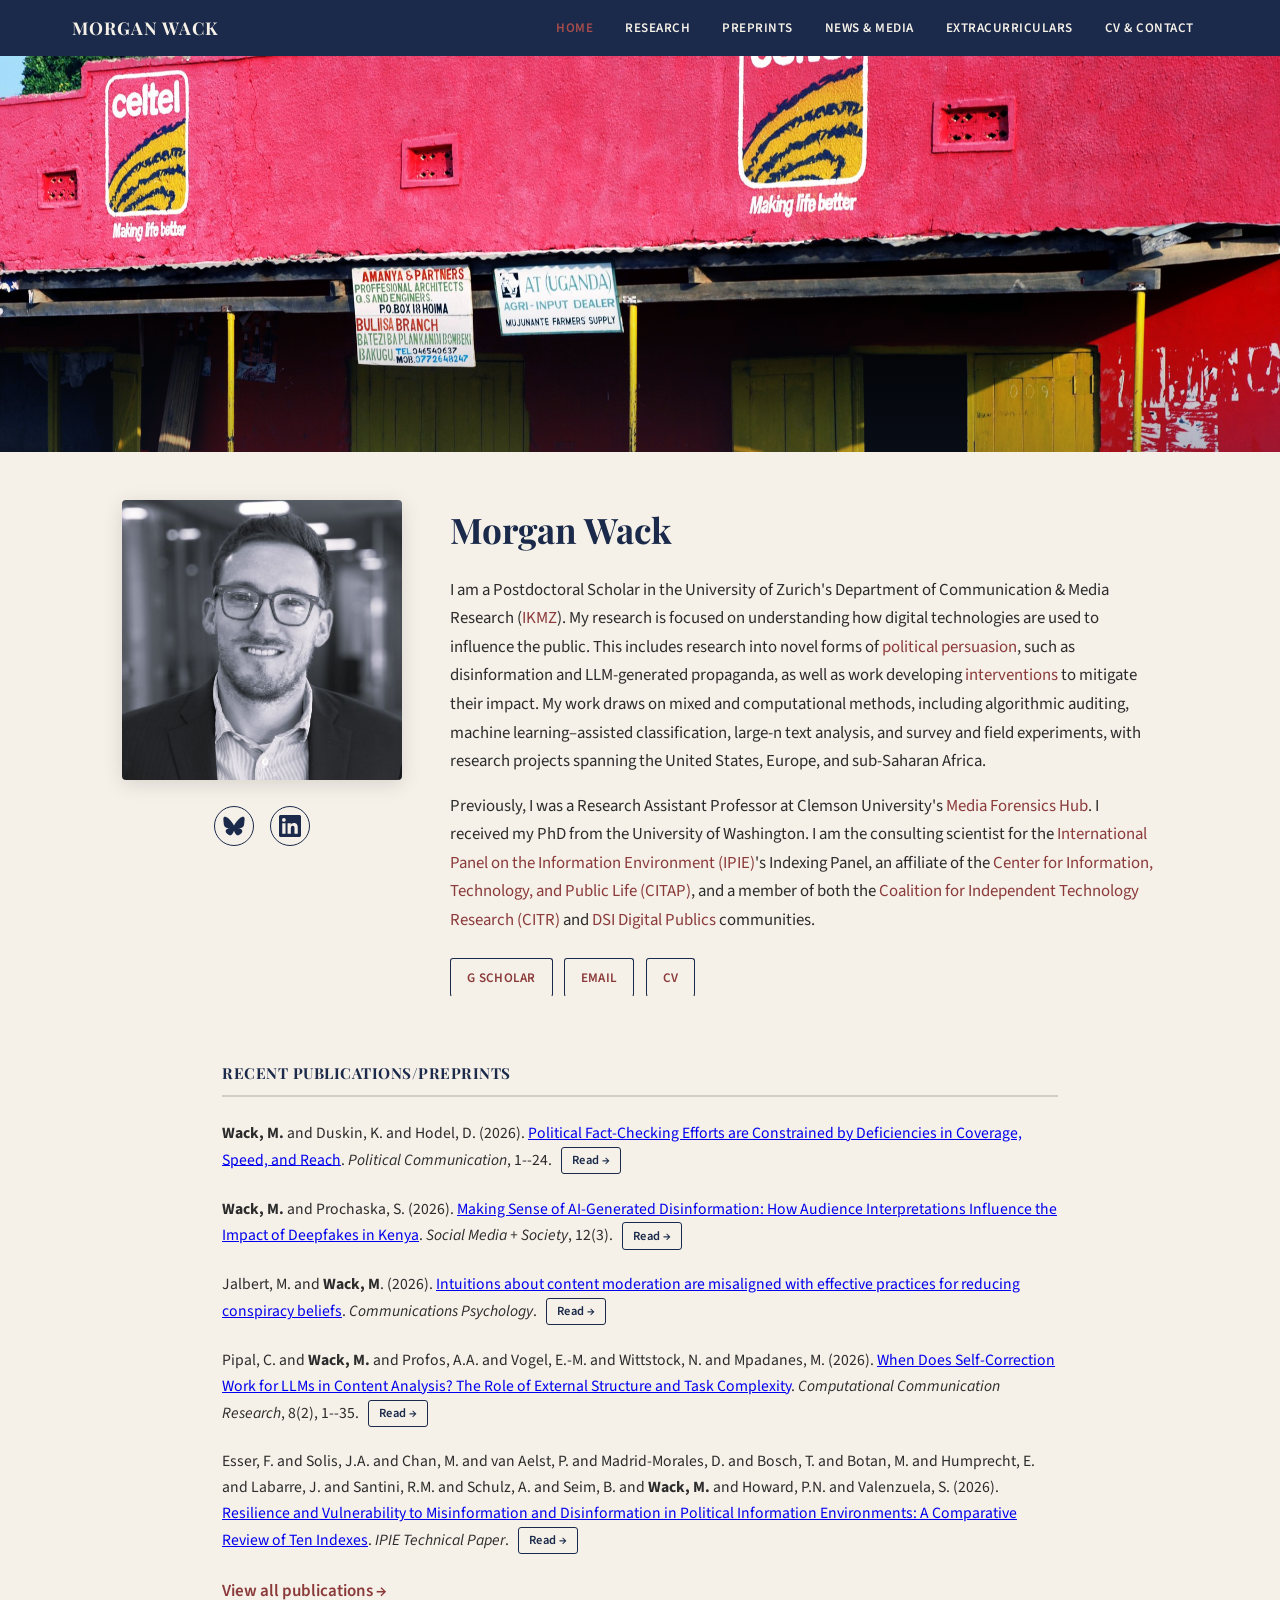
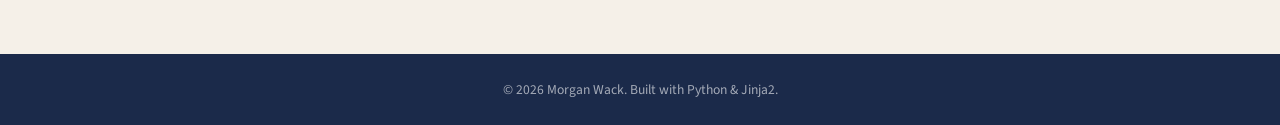
==== index.html @ fa03213d "Cache-bust stylesheet reference to force banner refresh Co-Authored-By: Claude Opus 4.7 (1M context)" ====
<!DOCTYPE html>
<html lang="en">
<head>
    <meta charset="UTF-8">
    <meta name="viewport" content="width=device-width, initial-scale=1.0">
    <title>Morgan Wack</title>
    <link rel="preconnect" href="https://fonts.googleapis.com">
    <link rel="preconnect" href="https://fonts.gstatic.com" crossorigin>
    <link href="https://fonts.googleapis.com/css2?family=Playfair+Display:wght@400;700&family=Source+Sans+3:ital,wght@0,300;0,400;0,600;1,400&display=swap" rel="stylesheet">
    <link rel="stylesheet" href="static/css/style.css?v=celtel">
</head>
<body>
    <!-- Navigation -->
    <nav class="main-nav" id="mainNav">
        <div class="nav-inner">
            <a href="index.html" class="nav-brand">MORGAN WACK</a>
            <div class="nav-links">
                
                <a href="index.html" class="nav-link active">HOME</a>
                
                <a href="research.html" class="nav-link ">RESEARCH</a>
                
                <a href="preprints.html" class="nav-link ">PREPRINTS</a>
                
                <a href="news.html" class="nav-link ">NEWS & MEDIA</a>
                
                <a href="extracurriculars.html" class="nav-link ">EXTRACURRICULARS</a>
                
                <a href="cv.html" class="nav-link ">CV & CONTACT</a>
                
            </div>
            <button class="nav-toggle" aria-label="Toggle navigation" onclick="document.querySelector('.nav-links').classList.toggle('open')">
                <span></span><span></span><span></span>
            </button>
        </div>
    </nav>

    
<!-- Parallax Hero Banner -->
<div class="hero-banner">
    <div class="hero-image"></div>
    <div class="hero-overlay"></div>
</div>

<!-- Intro Section -->
<section class="home-intro">
    <div class="container">
        <div class="intro-grid">
            <div class="intro-photo">
                <img src="static/images/headshot.jpg" alt="Morgan Wack">
                <div class="photo-social-icons">
                    <a href="https://bsky.app/profile/morganwack.bsky.social" target="_blank" rel="noopener" aria-label="BlueSky" class="photo-social-link">
                        <svg viewBox="0 0 600 530" width="22" height="22" fill="currentColor"><path d="M135.72 44.03C202.216 93.951 273.74 195.17 300 249.49c26.262-54.316 97.782-155.54 164.28-205.46C512.26 8.009 590-19.862 590 68.825c0 17.712-10.155 148.79-16.111 170.07-20.703 73.984-96.144 92.854-163.25 81.433 117.3 19.964 147.14 86.092 82.697 152.22-122.39 125.59-175.91-31.511-189.63-71.766-2.514-7.38-3.69-10.832-3.708-7.896-.017-2.936-1.193.516-3.707 7.896-13.714 40.255-67.233 197.36-189.63 71.766-64.444-66.128-34.605-132.256 82.697-152.22-67.108 11.421-142.55-7.449-163.25-81.433C20.15 217.613 10 86.536 10 68.824c0-88.687 77.742-60.816 125.72-24.795z"/></svg>
                    </a>
                    <a href="https://www.linkedin.com/in/morgan-wack/" target="_blank" rel="noopener" aria-label="LinkedIn" class="photo-social-link">
                        <svg viewBox="0 0 24 24" width="22" height="22" fill="currentColor"><path d="M20.447 20.452h-3.554v-5.569c0-1.328-.027-3.037-1.852-3.037-1.853 0-2.136 1.445-2.136 2.939v5.667H9.351V9h3.414v1.561h.046c.477-.9 1.637-1.85 3.37-1.85 3.601 0 4.267 2.37 4.267 5.455v6.286zM5.337 7.433a2.062 2.062 0 01-2.063-2.065 2.064 2.064 0 112.063 2.065zm1.782 13.019H3.555V9h3.564v11.452zM22.225 0H1.771C.792 0 0 .774 0 1.729v20.542C0 23.227.792 24 1.771 24h20.451C23.2 24 24 23.227 24 22.271V1.729C24 .774 23.2 0 22.222 0h.003z"/></svg>
                    </a>
                </div>
            </div>
            <div class="intro-text">
                <h1>Morgan Wack</h1>
                <p>I am a Postdoctoral Scholar in the University of Zurich's Department of Communication &amp; Media Research (<a href="https://www.ikmz.uzh.ch/en.html">IKMZ</a>). My research is focused on understanding how digital technologies are used to influence the public. This includes research into novel forms of <a href="research.html">political persuasion</a>, such as disinformation and LLM-generated propaganda, as well as work developing <a href="research.html">interventions</a> to mitigate their impact. My work draws on mixed and computational methods, including algorithmic auditing, machine learning&ndash;assisted classification, large-n text analysis, and survey and field experiments, with research projects spanning the United States, Europe, and sub-Saharan Africa.</p>
                <p>Previously, I was a Research Assistant Professor at Clemson University's <a href="https://www.clemson.edu/centers-institutes/watt/hub/">Media Forensics Hub</a>. I received my PhD from the University of Washington. I am the consulting scientist for the <a href="https://www.ipie.info/panels/scientific-panel-on-indexing-the-information-environment">International Panel on the Information Environment (IPIE)</a>'s Indexing Panel, an affiliate of the <a href="https://citap.unc.edu/">Center for Information, Technology, and Public Life (CITAP)</a>, and a member of both the <a href="https://independenttechresearch.org/">Coalition for Independent Technology Research (CITR)</a> and <a href="https://digitalpublics.dsi.uzh.ch/">DSI Digital Publics</a> communities.</p>
                <div class="social-links">
                    <a href="https://scholar.google.com/citations?user=AScyny0AAAAJ&hl=en" class="social-btn" target="_blank">G SCHOLAR</a>
                    <a href="mailto:m.wack@ikmz.uzh.ch" class="social-btn">EMAIL</a>
                    <a href="cv.html" class="social-btn">CV</a>
                </div>
            </div>
        </div>
    </div>
</section>

<!-- Recent Publications -->
<section class="home-section">
    <div class="container">
        <h2>Recent Publications/Preprints</h2>
        <hr>
        
        <div class="pub-entry">
            <strong>Wack, M.</strong> and Duskin, K. and Hodel, D.
            (2026).
            <a href="https://www.tandfonline.com/doi/full/10.1080/10584609.2026.2704896">Political Fact-Checking Efforts are Constrained by Deficiencies in Coverage, Speed, and Reach</a>.
            <span class="pub-journal">Political Communication</span>, 1--24.
            
            <a href="https://www.tandfonline.com/doi/full/10.1080/10584609.2026.2704896" class="pub-read-btn" target="_blank">Read &rarr;</a>
        </div>
        
        <div class="pub-entry">
            <strong>Wack, M.</strong> and Prochaska, S.
            (2026).
            <a href="https://doi.org/10.1177/20563051261462092">Making Sense of AI-Generated Disinformation: How Audience Interpretations Influence the Impact of Deepfakes in Kenya</a>.
            <span class="pub-journal">Social Media + Society</span>, 12(3).
            
            <a href="https://doi.org/10.1177/20563051261462092" class="pub-read-btn" target="_blank">Read &rarr;</a>
        </div>
        
        <div class="pub-entry">
            Jalbert, M. and <strong>Wack, M</strong>.
            (2026).
            <a href="https://doi.org/10.1038/s44271-026-00480-1">Intuitions about content moderation are misaligned with effective practices for reducing conspiracy beliefs</a>.
            <span class="pub-journal">Communications Psychology</span>.
            
            <a href="https://doi.org/10.1038/s44271-026-00480-1" class="pub-read-btn" target="_blank">Read &rarr;</a>
        </div>
        
        <div class="pub-entry">
            Pipal, C. and <strong>Wack, M.</strong> and Profos, A.A. and Vogel, E.-M. and Wittstock, N. and Mpadanes, M.
            (2026).
            <a href="https://doi.org/10.5117/CCR2026.2.13.PIPA">When Does Self-Correction Work for LLMs in Content Analysis? The Role of External Structure and Task Complexity</a>.
            <span class="pub-journal">Computational Communication Research</span>, 8(2), 1--35.
            
            <a href="https://doi.org/10.5117/CCR2026.2.13.PIPA" class="pub-read-btn" target="_blank">Read &rarr;</a>
        </div>
        
        <div class="pub-entry">
            Esser, F. and Solis, J.A. and Chan, M. and van Aelst, P. and Madrid-Morales, D. and Bosch, T. and Botan, M. and Humprecht, E. and Labarre, J. and Santini, R.M. and Schulz, A. and Seim, B. and <strong>Wack, M.</strong> and Howard, P.N. and Valenzuela, S.
            (2026).
            <a href="https://www.ipie.info/research/tp2026-1-misinformation-disinformation-resilience-index-review">Resilience and Vulnerability to Misinformation and Disinformation in Political Information Environments: A Comparative Review of Ten Indexes</a>.
            <span class="pub-journal">IPIE Technical Paper</span>.
            
            <a href="https://www.ipie.info/research/tp2026-1-misinformation-disinformation-resilience-index-review" class="pub-read-btn" target="_blank">Read &rarr;</a>
        </div>
        
        <p style="margin-top: 1rem;"><a href="research.html" style="color: var(--color-link); text-decoration: none; font-weight: 600;">View all publications &rarr;</a></p>
    </div>
</section>


    <!-- Footer -->
    <footer class="site-footer">
        <div class="container">
            <p>&copy; 2026 Morgan Wack. Built with Python & Jinja2.</p>
        </div>
    </footer>

    <script src="static/js/main.js"></script>
    <!-- GoatCounter analytics (privacy-friendly, no cookies) -->
    <script data-goatcounter="https://morganwack.goatcounter.com/count"
            async src="//gc.zgo.at/count.js"></script>
</body>
</html>
---- static/css/style.css ----
/* ============================================
   Morgan Wack - Academic Personal Website
   Inspired by ryancbriggs.net aesthetic
   ============================================ */

/* --- CSS Variables --- */
:root {
    --color-bg: #f5f0e8;
    --color-bg-alt: #ede7db;
    --color-nav: #1b2a4a;
    --color-nav-text: #f5f0e8;
    --color-text: #2c2c2c;
    --color-text-light: #5a5a5a;
    --color-accent: #8b3a3a;
    --color-accent-hover: #a64c4c;
    --color-heading: #1b2a4a;
    --color-link: #8b3a3a;
    --color-link-hover: #a64c4c;
    --color-border: #d4cec2;
    --color-category: #8b3a3a;
    --font-heading: 'Playfair Display', Georgia, serif;
    --font-body: 'Source Sans 3', 'Segoe UI', sans-serif;
    --max-width: 900px;
    --nav-height: 56px;
}

/* --- Reset & Base --- */
*, *::before, *::after {
    box-sizing: border-box;
    margin: 0;
    padding: 0;
}

html {
    scroll-behavior: smooth;
    scroll-padding-top: var(--nav-height);
}

body {
    font-family: var(--font-body);
    font-size: 17px;
    line-height: 1.7;
    color: var(--color-text);
    background-color: var(--color-bg);
}

/* --- Navigation --- */
.main-nav {
    position: fixed;
    top: 0;
    left: 0;
    right: 0;
    height: var(--nav-height);
    background: var(--color-nav);
    z-index: 1000;
    transition: background 0.3s ease;
}

.nav-inner {
    max-width: 1200px;
    margin: 0 auto;
    display: flex;
    align-items: center;
    justify-content: space-between;
    height: 100%;
    padding: 0 2rem;
}

.nav-brand {
    font-family: var(--font-heading);
    font-weight: 700;
    font-size: 1.1rem;
    color: var(--color-nav-text);
    text-decoration: none;
    letter-spacing: 1px;
}

.nav-links {
    display: flex;
    gap: 0.2rem;
}

.nav-link {
    color: var(--color-nav-text);
    text-decoration: none;
    font-size: 0.82rem;
    font-weight: 600;
    letter-spacing: 0.5px;
    padding: 0.4rem 0.9rem;
    border-radius: 3px;
    transition: background 0.2s;
}

.nav-link:hover,
.nav-link.active {
    color: var(--color-accent-hover);
}

.nav-toggle {
    display: none;
    background: none;
    border: none;
    cursor: pointer;
    padding: 0.5rem;
}

.nav-toggle span {
    display: block;
    width: 22px;
    height: 2px;
    background: var(--color-nav-text);
    margin: 5px 0;
    transition: 0.3s;
}

/* --- Hero / Parallax Banner --- */
.hero-banner {
    position: relative;
    height: 44vh;
    min-height: 280px;
    max-height: 400px;
    margin-top: var(--nav-height);
    overflow: hidden;
}

.hero-image {
    position: absolute;
    top: 0;
    left: 0;
    width: 100%;
    height: 130%;
    background-image: url('../images/banner.jpg?v=celtel');
    background-size: cover;
    background-position: center 40%;
    will-change: transform;
    transition: transform 0.1s linear;
}

.hero-overlay {
    position: absolute;
    bottom: 0;
    left: 0;
    right: 0;
    height: 40%;
    background: linear-gradient(to top, rgba(27, 42, 74, 0.3), transparent);
}

/* --- Container --- */
.container {
    max-width: var(--max-width);
    margin: 0 auto;
    padding: 0 2rem;
}

/* --- Page Content --- */
.page-content {
    margin-top: var(--nav-height);
    padding: 3rem 0;
    min-height: calc(100vh - var(--nav-height) - 80px);
}

.page-title {
    font-family: var(--font-heading);
    font-size: 2.4rem;
    font-weight: 700;
    color: var(--color-heading);
    margin-bottom: 0.5rem;
}

.page-divider {
    border: none;
    border-top: 2px solid var(--color-border);
    margin: 1rem 0 2rem;
}

/* --- Homepage Sections --- */
.home-intro {
    padding: 3rem 0 2rem;
}

.home-intro .container {
    max-width: 1100px;
}

.intro-grid {
    display: grid;
    grid-template-columns: 280px 1fr;
    gap: 3rem;
    align-items: start;
}

.intro-photo {
    position: relative;
}

.intro-photo img {
    width: 100%;
    border-radius: 4px;
    box-shadow: 0 4px 20px rgba(0,0,0,0.12);
}

.intro-text h1 {
    font-family: var(--font-heading);
    font-size: 2.2rem;
    color: var(--color-heading);
    margin-bottom: 1rem;
}

.intro-text p {
    font-size: 1.05rem;
    margin-bottom: 1rem;
    color: var(--color-text);
}

.intro-text a {
    color: var(--color-link);
    text-decoration: none;
    border-bottom: 1px solid transparent;
    transition: border-color 0.2s;
}

.intro-text a:hover {
    border-bottom-color: var(--color-link-hover);
}

/* Social icons under headshot photo */
.photo-social-icons {
    display: flex;
    justify-content: center;
    gap: 1rem;
    margin-top: 1rem;
}

.photo-social-link {
    display: inline-flex;
    align-items: center;
    justify-content: center;
    width: 40px;
    height: 40px;
    border-radius: 50%;
    border: 1.5px solid var(--color-nav);
    color: var(--color-nav);
    transition: all 0.2s;
}

.photo-social-link:hover {
    background: var(--color-nav);
    color: var(--color-nav-text);
}

.photo-social-link svg {
    display: block;
}

.social-links {
    display: flex;
    gap: 0.7rem;
    margin-top: 1.5rem;
    flex-wrap: wrap;
}

.social-btn {
    display: inline-flex;
    align-items: center;
    gap: 0.4rem;
    padding: 0.45rem 1rem;
    border: 1.5px solid var(--color-nav);
    border-radius: 3px;
    color: var(--color-nav);
    text-decoration: none;
    font-size: 0.82rem;
    font-weight: 600;
    letter-spacing: 0.3px;
    transition: all 0.2s;
}

.social-btn:hover {
    background: var(--color-nav);
    color: var(--color-nav-text);
}

/* Recent publications on homepage */
.home-section {
    padding: 2rem 0 3rem;
}

.home-section h2 {
    font-family: var(--font-heading);
    font-size: 1.5rem;
    color: var(--color-heading);
    margin-bottom: 0.5rem;
    text-transform: uppercase;
    letter-spacing: 0.5px;
    font-size: 0.95rem;
    font-weight: 700;
}

.home-section hr {
    border: none;
    border-top: 2px solid var(--color-border);
    margin-bottom: 1.5rem;
}

/* --- Research Page --- */
.page-content .container {
    max-width: 1100px;
}

.research-category-block {
    margin-bottom: 2.5rem;
}

.research-category-grid {
    display: grid;
    grid-template-columns: 180px 1fr;
    gap: 2rem;
    align-items: start;
}

.research-category-image {
    margin-top: 2rem;
}

.research-category-image img {
    width: 100%;
    height: 160px;
    object-fit: cover;
    border-radius: 4px;
    box-shadow: 0 4px 14px rgba(0,0,0,0.2), 0 1px 3px rgba(0,0,0,0.12);
}

.research-category-image img[alt="Digital Technologies & Public Opinion"] {
    object-position: center bottom;
}

.research-category-pubs .category-title {
    margin-top: 2rem;
}

.category-title {
    font-family: var(--font-body);
    font-size: 1.1rem;
    font-weight: 600;
    color: var(--color-category);
    margin-top: 2rem;
    margin-bottom: 1rem;
}

.pub-entry {
    margin-bottom: 1.4rem;
    line-height: 1.65;
    font-size: 0.98rem;
}

.pub-entry .pub-title {
    color: var(--color-text);
}

.pub-entry .pub-title a {
    color: var(--color-link);
    text-decoration: none;
    border-bottom: 1px solid transparent;
    transition: border-color 0.2s;
}

.pub-entry .pub-title a:hover {
    border-bottom-color: var(--color-link);
}

.pub-entry .pub-journal {
    font-style: italic;
}

.pub-entry .pub-note {
    color: var(--color-text-light);
    font-size: 0.9rem;
}

.pub-read-btn {
    display: inline-block;
    margin-left: 0.4rem;
    padding: 0.15rem 0.6rem;
    font-size: 0.78rem;
    font-weight: 600;
    letter-spacing: 0.3px;
    color: var(--color-nav);
    border: 1.5px solid var(--color-nav);
    border-radius: 3px;
    text-decoration: none;
    transition: all 0.2s;
    vertical-align: middle;
}

.pub-read-btn:hover {
    background: var(--color-nav);
    color: var(--color-nav-text);
}

/* Preprints page */
.preprint-entry {
    margin-bottom: 2.5rem;
    line-height: 1.65;
}

.preprint-entry .preprint-title {
    font-size: 1.15rem;
    margin-bottom: 0.2rem;
}

.preprint-entry .preprint-title a {
    color: var(--color-link);
    text-decoration: none;
    border-bottom: 1px solid transparent;
    transition: border-color 0.2s;
}

.preprint-entry .preprint-title a:hover {
    border-bottom-color: var(--color-link);
}

.preprint-entry .preprint-authors {
    margin: 0.1rem 0;
    font-size: 0.95rem;
    color: var(--color-text-light);
}

.preprint-entry .preprint-status {
    margin: 0.1rem 0 0.5rem;
    font-size: 0.92rem;
    color: var(--color-link);
}

.preprint-entry .preprint-abstract {
    font-size: 0.93rem;
    color: var(--color-text);
    text-align: justify;
}

.section-label {
    font-family: var(--font-body);
    font-size: 0.95rem;
    font-weight: 700;
    text-transform: uppercase;
    letter-spacing: 0.5px;
    color: var(--color-heading);
    margin-top: 2.5rem;
    margin-bottom: 0.3rem;
    padding-bottom: 0.5rem;
    border-bottom: 2px solid var(--color-border);
}

/* --- News Page --- */
.news-list {
    list-style: none;
}

.news-item {
    display: grid;
    grid-template-columns: 140px 1fr;
    gap: 1.5rem;
    padding: 1.2rem 0;
    border-bottom: 1px solid var(--color-border);
}

.news-item.news-item-with-image {
    grid-template-columns: 160px 1fr;
}

.news-item .news-image {
    width: 160px;
    height: 100px;
    overflow: hidden;
    border-radius: 4px;
    background: #f0f0f0;
}

.news-item .news-image img {
    width: 100%;
    height: 100%;
    object-fit: cover;
    display: block;
    transition: transform 0.3s ease;
}

.news-item .news-image a:hover img {
    transform: scale(1.04);
}

.news-item .news-body {
    display: grid;
    grid-template-columns: 100px 1fr;
    gap: 1.2rem;
    align-items: start;
}

.news-item:last-child {
    border-bottom: none;
}

.news-date {
    font-size: 0.9rem;
    color: var(--color-text-light);
    padding-top: 0.15rem;
}

.news-outlet {
    display: block;
    font-size: 0.85rem;
    color: var(--color-text-light);
    margin-top: 0.1rem;
}

.news-content h3 {
    font-family: var(--font-body);
    font-size: 1rem;
    font-weight: 400;
    line-height: 1.5;
}

.news-content h3 a {
    color: var(--color-link);
    text-decoration: none;
    border-bottom: 1px solid transparent;
    transition: border-color 0.2s;
}

.news-content h3 a:hover {
    border-bottom-color: var(--color-link);
}

.news-type {
    display: inline-block;
    font-size: 0.72rem;
    font-weight: 600;
    text-transform: uppercase;
    letter-spacing: 0.5px;
    padding: 0.15rem 0.5rem;
    border-radius: 3px;
    margin-left: 0.5rem;
    vertical-align: middle;
}

.news-type.article {
    background: rgba(139, 58, 58, 0.1);
    color: var(--color-accent);
}

.news-type.report {
    background: rgba(27, 42, 74, 0.1);
    color: var(--color-heading);
}

.news-type.media {
    background: rgba(90, 90, 90, 0.1);
    color: var(--color-text-light);
}

/* --- Extracurriculars Page --- */
.extras-grid {
    display: grid;
    grid-template-columns: repeat(3, 1fr);
    gap: 2.5rem;
    margin-top: 2rem;
}

.extras-card {
    background: var(--color-bg-alt);
    border-radius: 6px;
    overflow: hidden;
    transition: transform 0.2s;
}

.extras-card:hover {
    transform: translateY(-2px);
}

.extras-image {
    width: 100%;
    height: 200px;
    overflow: hidden;
}

.extras-image img {
    width: 100%;
    height: 100%;
    object-fit: cover;
    transition: transform 0.3s;
}

.extras-card:hover .extras-image img {
    transform: scale(1.05);
}

.extras-card h3 {
    font-family: var(--font-heading);
    font-size: 1.3rem;
    color: var(--color-heading);
    margin-bottom: 0.8rem;
    padding: 1.5rem 1.5rem 0;
}

.extras-card p {
    font-size: 0.95rem;
    color: var(--color-text-light);
    line-height: 1.6;
    padding: 0 1.5rem 1.5rem;
}

.extras-bottom-joke {
    margin-top: 80vh;
    padding-bottom: 10vh;
    text-align: center;
}

.extras-bottom-joke p {
    font-family: var(--font-body);
    font-size: 1rem;
    font-style: italic;
    color: var(--color-text-light);
}

/* --- CV & Contact Page --- */
.cv-section {
    margin-bottom: 3rem;
}

.cv-download {
    display: inline-flex;
    align-items: center;
    gap: 0.5rem;
    padding: 0.7rem 1.8rem;
    background: var(--color-nav);
    color: var(--color-nav-text);
    text-decoration: none;
    border-radius: 4px;
    font-weight: 600;
    font-size: 0.95rem;
    transition: background 0.2s;
    margin-bottom: 2rem;
}

.cv-download:hover {
    background: var(--color-accent);
}

.contact-info {
    background: var(--color-bg-alt);
    padding: 2rem;
    border-radius: 6px;
    margin-top: 1rem;
}

.contact-info p {
    margin-bottom: 0.6rem;
    font-size: 1rem;
}

.contact-info a {
    color: var(--color-link);
    text-decoration: none;
}

.contact-info a:hover {
    text-decoration: underline;
}

.cv-embed {
    width: 100%;
    height: 800px;
    border: 1px solid var(--color-border);
    border-radius: 4px;
    margin-top: 1rem;
}

/* Education / Positions styling */
.cv-item {
    display: grid;
    grid-template-columns: 1fr auto;
    gap: 1rem;
    margin-bottom: 1rem;
    padding-bottom: 1rem;
    border-bottom: 1px solid var(--color-border);
}

.cv-item:last-child {
    border-bottom: none;
}

.cv-item h3 {
    font-family: var(--font-body);
    font-size: 1rem;
    font-weight: 600;
    color: var(--color-heading);
}

.cv-item p {
    font-size: 0.95rem;
    color: var(--color-text-light);
}

.cv-item .cv-dates {
    font-size: 0.9rem;
    color: var(--color-text-light);
    white-space: nowrap;
}

/* --- Footer --- */
.site-footer {
    background: var(--color-nav);
    color: rgba(255,255,255,0.6);
    text-align: center;
    padding: 1.5rem;
    font-size: 0.85rem;
}

/* --- Responsive --- */
@media (max-width: 768px) {
    .intro-grid {
        grid-template-columns: 1fr;
        text-align: center;
    }

    .intro-photo {
        max-width: 250px;
        margin: 0 auto;
    }

    .social-links {
        justify-content: center;
    }

    .news-item {
        grid-template-columns: 1fr;
        gap: 0.3rem;
    }

    .extras-grid {
        grid-template-columns: 1fr;
    }

    .research-category-grid {
        grid-template-columns: 1fr;
    }

    .research-category-image {
        max-width: 200px;
    }

    .nav-links {
        display: none;
        position: absolute;
        top: var(--nav-height);
        left: 0;
        right: 0;
        background: var(--color-nav);
        flex-direction: column;
        padding: 1rem;
    }

    .nav-links.open {
        display: flex;
    }

    .nav-toggle {
        display: block;
    }

    .hero-banner {
        height: 35vh;
        min-height: 200px;
    }

    .page-title {
        font-size: 1.8rem;
    }

    .cv-item {
        grid-template-columns: 1fr;
    }
}

@media (max-width: 480px) {
    body {
        font-size: 16px;
    }

    .container {
        padding: 0 1.2rem;
    }
}
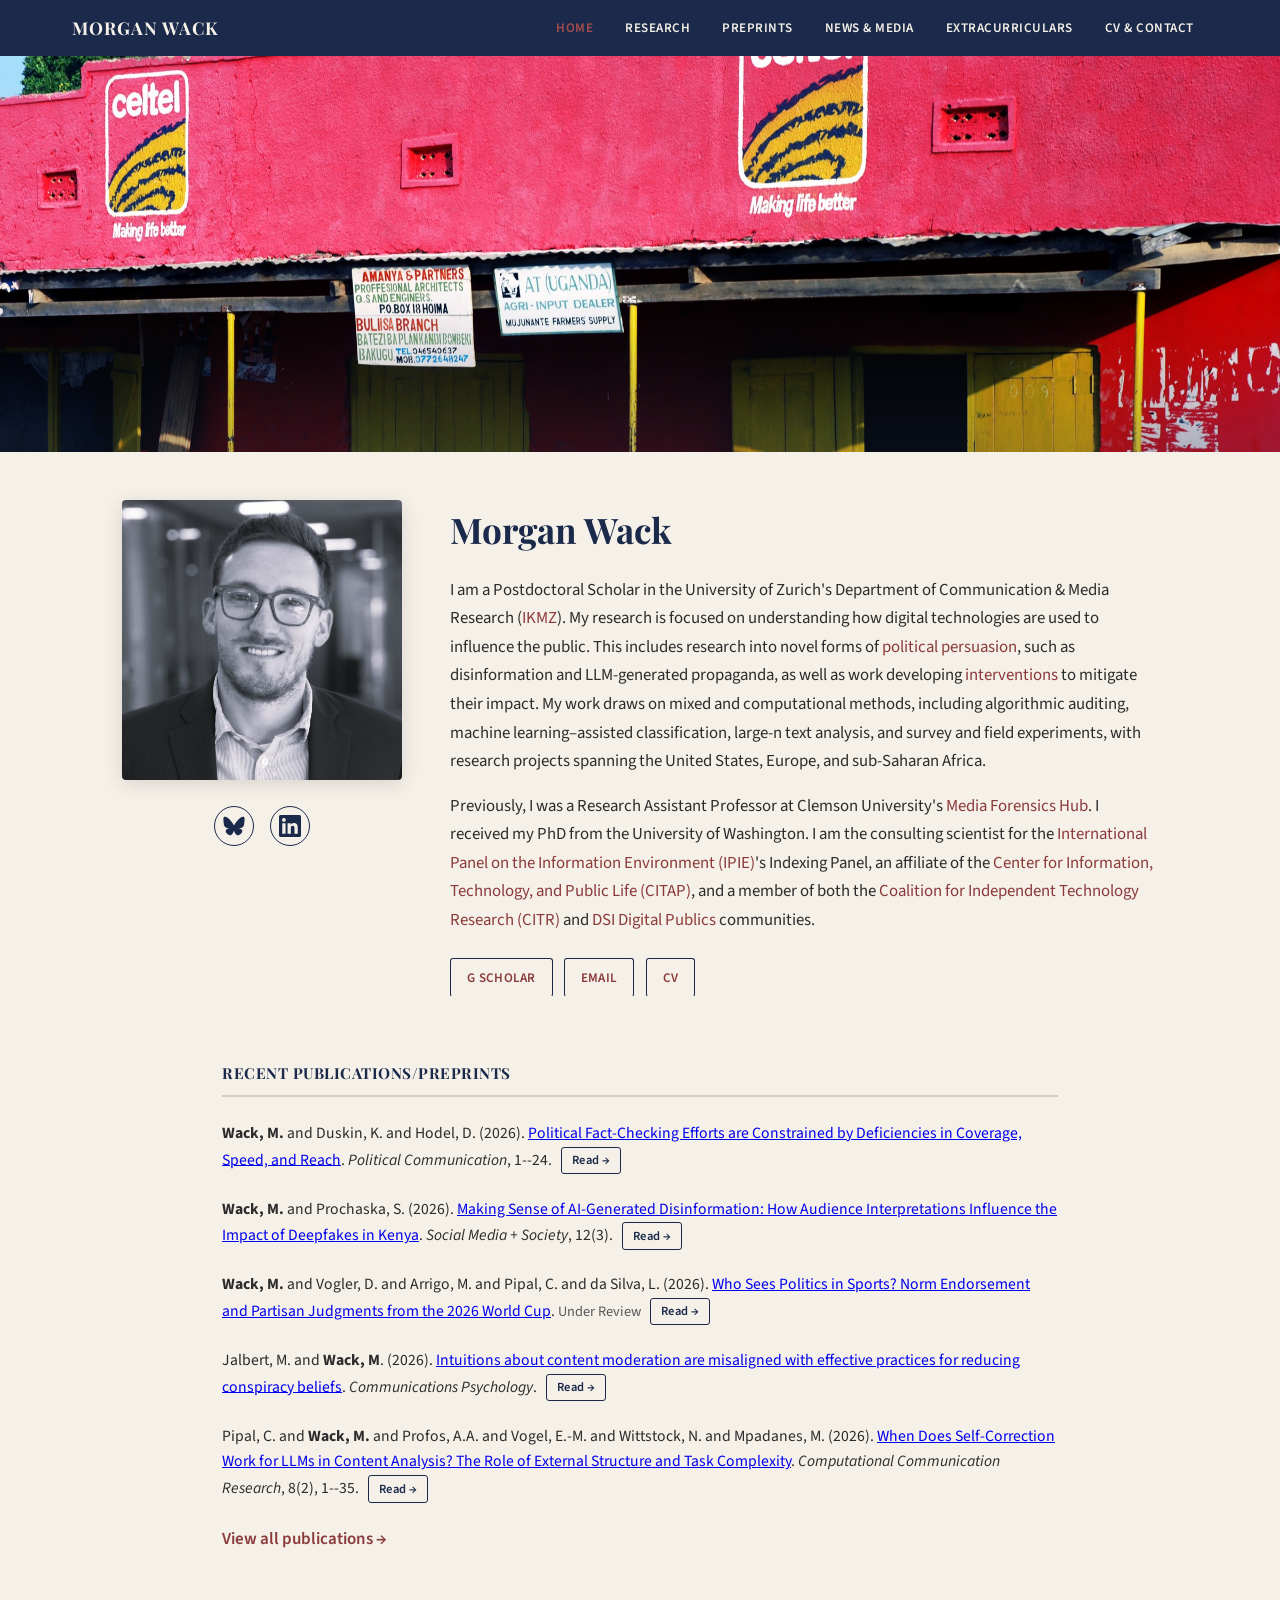
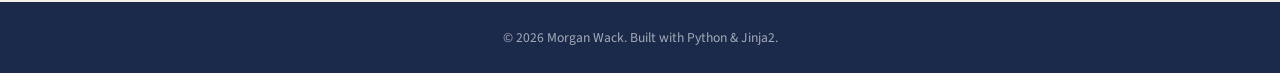
==== commit 723a6681: "Reorder preprints page Co-Authored-By: Claude Opus 4.7 (1M context) <noreply@anthropic.com>" ====
--- a/index.html
+++ b/index.html
@@ -96,6 +96,15 @@
         </div>
         
         <div class="pub-entry">
+            <strong>Wack, M.</strong> and Vogler, D. and Arrigo, M. and Pipal, C. and da Silva, L.
+            (2026).
+            <a href="https://osf.io/preprints/socarxiv/gtjp4_v1">Who Sees Politics in Sports? Norm Endorsement and Partisan Judgments from the 2026 World Cup</a>.
+            
+            <span class="pub-note">Under Review</span>
+            <a href="https://osf.io/preprints/socarxiv/gtjp4_v1" class="pub-read-btn" target="_blank">Read &rarr;</a>
+        </div>
+        
+        <div class="pub-entry">
             Jalbert, M. and <strong>Wack, M</strong>.
             (2026).
             <a href="https://doi.org/10.1038/s44271-026-00480-1">Intuitions about content moderation are misaligned with effective practices for reducing conspiracy beliefs</a>.
@@ -111,15 +120,6 @@
             <span class="pub-journal">Computational Communication Research</span>, 8(2), 1--35.
             
             <a href="https://doi.org/10.5117/CCR2026.2.13.PIPA" class="pub-read-btn" target="_blank">Read &rarr;</a>
-        </div>
-        
-        <div class="pub-entry">
-            Esser, F. and Solis, J.A. and Chan, M. and van Aelst, P. and Madrid-Morales, D. and Bosch, T. and Botan, M. and Humprecht, E. and Labarre, J. and Santini, R.M. and Schulz, A. and Seim, B. and <strong>Wack, M.</strong> and Howard, P.N. and Valenzuela, S.
-            (2026).
-            <a href="https://www.ipie.info/research/tp2026-1-misinformation-disinformation-resilience-index-review">Resilience and Vulnerability to Misinformation and Disinformation in Political Information Environments: A Comparative Review of Ten Indexes</a>.
-            <span class="pub-journal">IPIE Technical Paper</span>.
-            
-            <a href="https://www.ipie.info/research/tp2026-1-misinformation-disinformation-resilience-index-review" class="pub-read-btn" target="_blank">Read &rarr;</a>
         </div>
         
         <p style="margin-top: 1rem;"><a href="research.html" style="color: var(--color-link); text-decoration: none; font-weight: 600;">View all publications &rarr;</a></p>
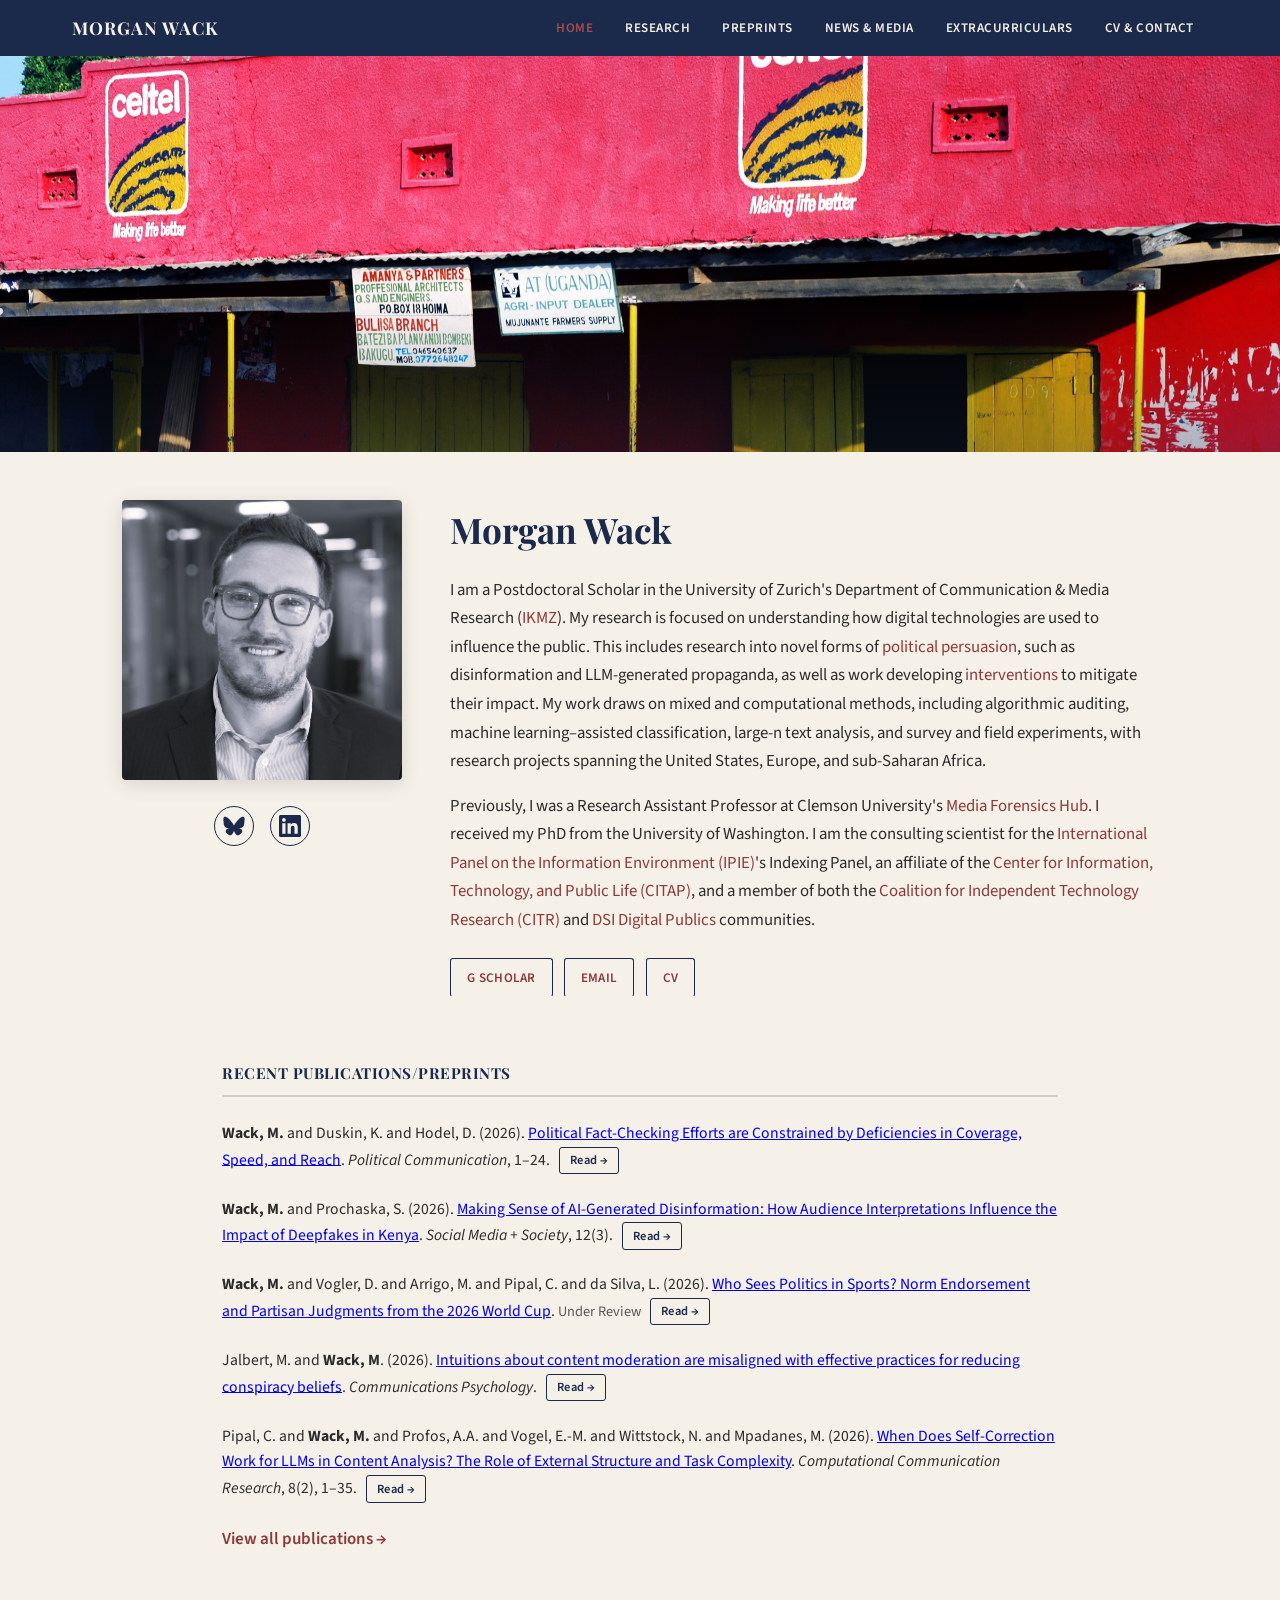
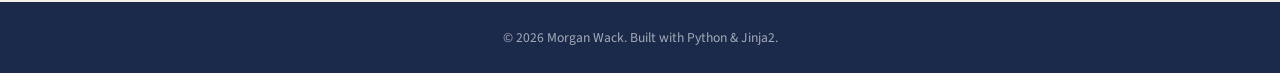
==== commit 03563aaa: "Add recent publications block to Research page, render page ranges with en dash Co-Authored-By: Clau" ====
--- a/index.html
+++ b/index.html
@@ -7,7 +7,7 @@
     <link rel="preconnect" href="https://fonts.googleapis.com">
     <link rel="preconnect" href="https://fonts.gstatic.com" crossorigin>
     <link href="https://fonts.googleapis.com/css2?family=Playfair+Display:wght@400;700&family=Source+Sans+3:ital,wght@0,300;0,400;0,600;1,400&display=swap" rel="stylesheet">
-    <link rel="stylesheet" href="static/css/style.css?v=celtel">
+    <link rel="stylesheet" href="static/css/style.css?v=research-recent">
 </head>
 <body>
     <!-- Navigation -->
@@ -81,7 +81,7 @@
             <strong>Wack, M.</strong> and Duskin, K. and Hodel, D.
             (2026).
             <a href="https://www.tandfonline.com/doi/full/10.1080/10584609.2026.2704896">Political Fact-Checking Efforts are Constrained by Deficiencies in Coverage, Speed, and Reach</a>.
-            <span class="pub-journal">Political Communication</span>, 1--24.
+            <span class="pub-journal">Political Communication</span>, 1–24.
             
             <a href="https://www.tandfonline.com/doi/full/10.1080/10584609.2026.2704896" class="pub-read-btn" target="_blank">Read &rarr;</a>
         </div>
@@ -117,7 +117,7 @@
             Pipal, C. and <strong>Wack, M.</strong> and Profos, A.A. and Vogel, E.-M. and Wittstock, N. and Mpadanes, M.
             (2026).
             <a href="https://doi.org/10.5117/CCR2026.2.13.PIPA">When Does Self-Correction Work for LLMs in Content Analysis? The Role of External Structure and Task Complexity</a>.
-            <span class="pub-journal">Computational Communication Research</span>, 8(2), 1--35.
+            <span class="pub-journal">Computational Communication Research</span>, 8(2), 1–35.
             
             <a href="https://doi.org/10.5117/CCR2026.2.13.PIPA" class="pub-read-btn" target="_blank">Read &rarr;</a>
         </div>
--- a/static/css/style.css
+++ b/static/css/style.css
@@ -367,6 +367,21 @@
     border-bottom-color: var(--color-link);
 }
 
+.research-recent .pub-entry > a:not(.pub-read-btn) {
+    color: var(--color-link);
+    text-decoration: none;
+    border-bottom: 1px solid transparent;
+    transition: border-color 0.2s;
+}
+
+.research-recent .pub-entry > a:not(.pub-read-btn):hover {
+    border-bottom-color: var(--color-link);
+}
+
+.research-recent {
+    margin-bottom: 1rem;
+}
+
 .pub-entry .pub-journal {
     font-style: italic;
 }
@@ -555,6 +570,36 @@
     color: var(--color-text-light);
 }
 
+.news-older-wrapper {
+    margin-top: 2rem;
+    text-align: center;
+}
+
+.news-toggle {
+    background: transparent;
+    border: 1.5px solid var(--color-nav);
+    color: var(--color-nav);
+    font-family: var(--font-body);
+    font-size: 0.85rem;
+    font-weight: 600;
+    letter-spacing: 0.4px;
+    text-transform: uppercase;
+    padding: 0.5rem 1.2rem;
+    border-radius: 3px;
+    cursor: pointer;
+    transition: all 0.2s;
+}
+
+.news-toggle:hover {
+    background: var(--color-nav);
+    color: var(--color-nav-text);
+}
+
+.news-older {
+    margin-top: 1.5rem;
+    text-align: left;
+}
+
 /* --- Extracurriculars Page --- */
 .extras-grid {
     display: grid;
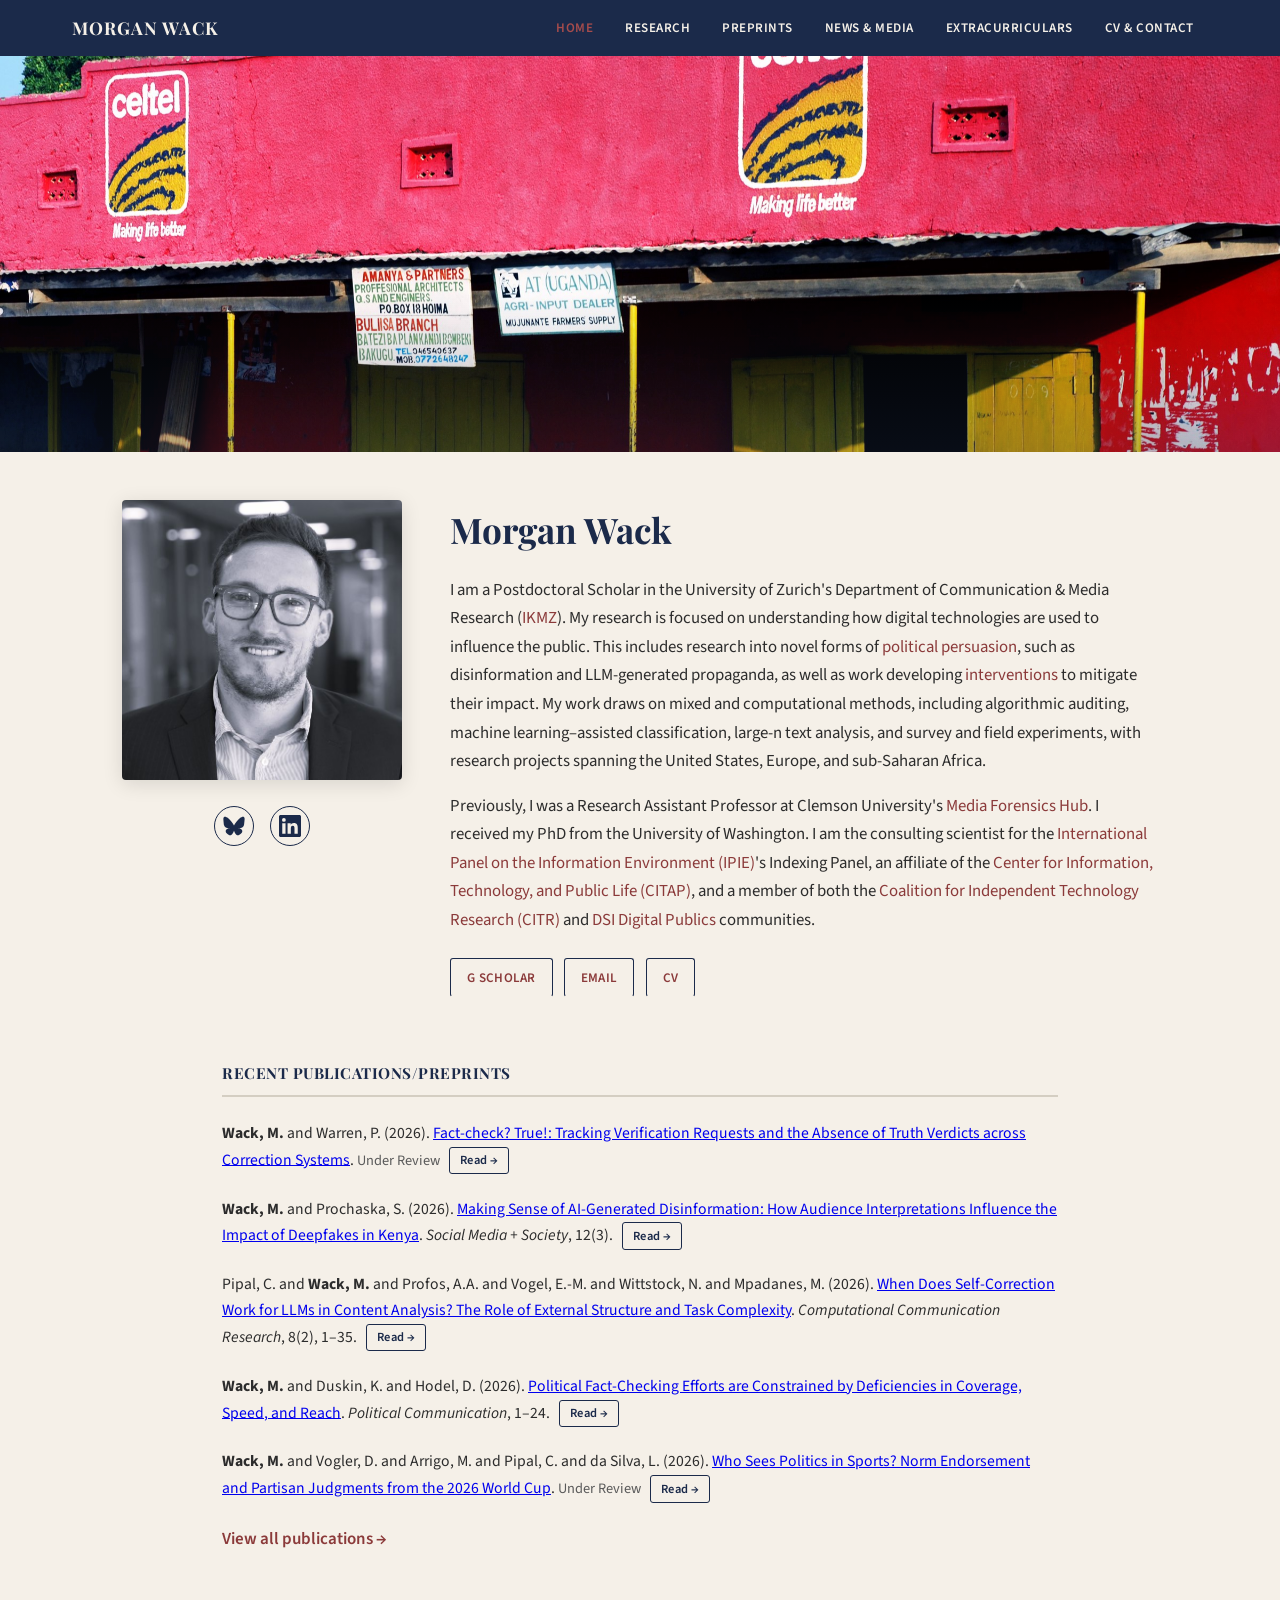
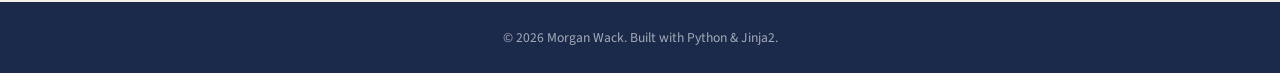
==== commit e97fdc19: "Add Mimikama coverage Co-Authored-By: Claude Opus 5.5 <noreply@anthropic.com>" ====
--- a/index.html
+++ b/index.html
@@ -78,12 +78,12 @@
         <hr>
         
         <div class="pub-entry">
-            <strong>Wack, M.</strong> and Duskin, K. and Hodel, D.
+            <strong>Wack, M.</strong> and Warren, P.
             (2026).
-            <a href="https://www.tandfonline.com/doi/full/10.1080/10584609.2026.2704896">Political Fact-Checking Efforts are Constrained by Deficiencies in Coverage, Speed, and Reach</a>.
-            <span class="pub-journal">Political Communication</span>, 1–24.
+            <a href="https://arxiv.org/abs/2610.17068">Fact-check? True!: Tracking Verification Requests and the Absence of Truth Verdicts across Correction Systems</a>.
             
-            <a href="https://www.tandfonline.com/doi/full/10.1080/10584609.2026.2704896" class="pub-read-btn" target="_blank">Read &rarr;</a>
+            <span class="pub-note">Under Review</span>
+            <a href="https://arxiv.org/abs/2610.17068" class="pub-read-btn" target="_blank">Read &rarr;</a>
         </div>
         
         <div class="pub-entry">
@@ -96,30 +96,30 @@
         </div>
         
         <div class="pub-entry">
+            Pipal, C. and <strong>Wack, M.</strong> and Profos, A.A. and Vogel, E.-M. and Wittstock, N. and Mpadanes, M.
+            (2026).
+            <a href="https://doi.org/10.5117/CCR2026.2.13.PIPA">When Does Self-Correction Work for LLMs in Content Analysis? The Role of External Structure and Task Complexity</a>.
+            <span class="pub-journal">Computational Communication Research</span>, 8(2), 1–35.
+            
+            <a href="https://doi.org/10.5117/CCR2026.2.13.PIPA" class="pub-read-btn" target="_blank">Read &rarr;</a>
+        </div>
+        
+        <div class="pub-entry">
+            <strong>Wack, M.</strong> and Duskin, K. and Hodel, D.
+            (2026).
+            <a href="https://www.tandfonline.com/doi/full/10.1080/10584609.2026.2704896">Political Fact-Checking Efforts are Constrained by Deficiencies in Coverage, Speed, and Reach</a>.
+            <span class="pub-journal">Political Communication</span>, 1–24.
+            
+            <a href="https://www.tandfonline.com/doi/full/10.1080/10584609.2026.2704896" class="pub-read-btn" target="_blank">Read &rarr;</a>
+        </div>
+        
+        <div class="pub-entry">
             <strong>Wack, M.</strong> and Vogler, D. and Arrigo, M. and Pipal, C. and da Silva, L.
             (2026).
             <a href="https://osf.io/preprints/socarxiv/gtjp4_v1">Who Sees Politics in Sports? Norm Endorsement and Partisan Judgments from the 2026 World Cup</a>.
             
             <span class="pub-note">Under Review</span>
             <a href="https://osf.io/preprints/socarxiv/gtjp4_v1" class="pub-read-btn" target="_blank">Read &rarr;</a>
-        </div>
-        
-        <div class="pub-entry">
-            Jalbert, M. and <strong>Wack, M</strong>.
-            (2026).
-            <a href="https://doi.org/10.1038/s44271-026-00480-1">Intuitions about content moderation are misaligned with effective practices for reducing conspiracy beliefs</a>.
-            <span class="pub-journal">Communications Psychology</span>.
-            
-            <a href="https://doi.org/10.1038/s44271-026-00480-1" class="pub-read-btn" target="_blank">Read &rarr;</a>
-        </div>
-        
-        <div class="pub-entry">
-            Pipal, C. and <strong>Wack, M.</strong> and Profos, A.A. and Vogel, E.-M. and Wittstock, N. and Mpadanes, M.
-            (2026).
-            <a href="https://doi.org/10.5117/CCR2026.2.13.PIPA">When Does Self-Correction Work for LLMs in Content Analysis? The Role of External Structure and Task Complexity</a>.
-            <span class="pub-journal">Computational Communication Research</span>, 8(2), 1–35.
-            
-            <a href="https://doi.org/10.5117/CCR2026.2.13.PIPA" class="pub-read-btn" target="_blank">Read &rarr;</a>
         </div>
         
         <p style="margin-top: 1rem;"><a href="research.html" style="color: var(--color-link); text-decoration: none; font-weight: 600;">View all publications &rarr;</a></p>
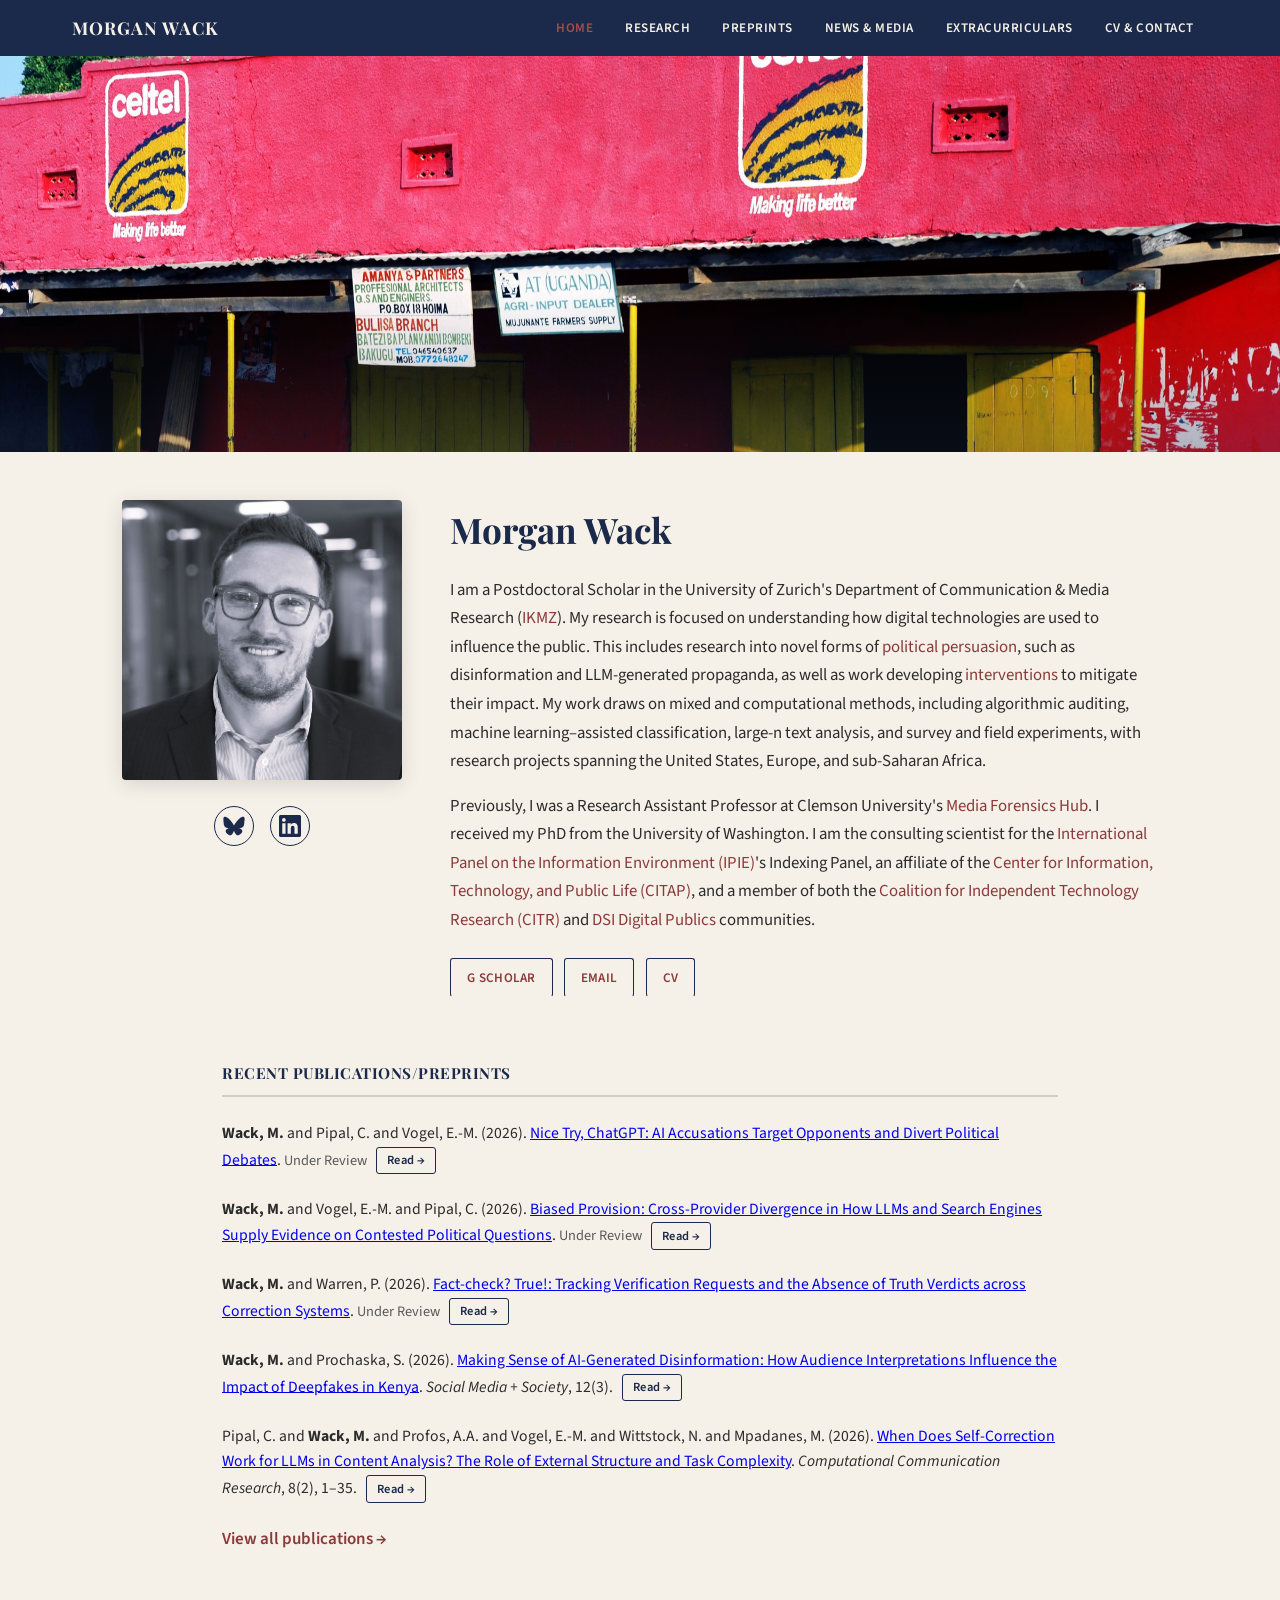
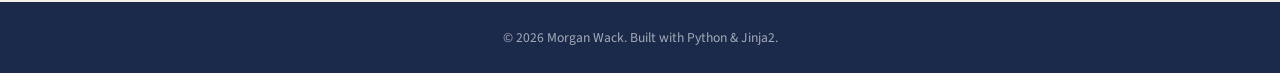
==== commit b4faa050: "Update CV: remove target journals for manuscripts under review, remove phone number Co-Authored-By: " ====
--- a/index.html
+++ b/index.html
@@ -78,6 +78,24 @@
         <hr>
         
         <div class="pub-entry">
+            <strong>Wack, M.</strong> and Pipal, C. and Vogel, E.-M.
+            (2026).
+            <a href="https://osf.io/preprints/socarxiv/36mys_v1">Nice Try, ChatGPT: AI Accusations Target Opponents and Divert Political Debates</a>.
+            
+            <span class="pub-note">Under Review</span>
+            <a href="https://osf.io/preprints/socarxiv/36mys_v1" class="pub-read-btn" target="_blank">Read &rarr;</a>
+        </div>
+        
+        <div class="pub-entry">
+            <strong>Wack, M.</strong> and Vogel, E.-M. and Pipal, C.
+            (2026).
+            <a href="https://osf.io/preprints/socarxiv/5g2tw_v1">Biased Provision: Cross-Provider Divergence in How LLMs and Search Engines Supply Evidence on Contested Political Questions</a>.
+            
+            <span class="pub-note">Under Review</span>
+            <a href="https://osf.io/preprints/socarxiv/5g2tw_v1" class="pub-read-btn" target="_blank">Read &rarr;</a>
+        </div>
+        
+        <div class="pub-entry">
             <strong>Wack, M.</strong> and Warren, P.
             (2026).
             <a href="https://arxiv.org/abs/2610.17068">Fact-check? True!: Tracking Verification Requests and the Absence of Truth Verdicts across Correction Systems</a>.
@@ -104,24 +122,6 @@
             <a href="https://doi.org/10.5117/CCR2026.2.13.PIPA" class="pub-read-btn" target="_blank">Read &rarr;</a>
         </div>
         
-        <div class="pub-entry">
-            <strong>Wack, M.</strong> and Duskin, K. and Hodel, D.
-            (2026).
-            <a href="https://www.tandfonline.com/doi/full/10.1080/10584609.2026.2704896">Political Fact-Checking Efforts are Constrained by Deficiencies in Coverage, Speed, and Reach</a>.
-            <span class="pub-journal">Political Communication</span>, 1–24.
-            
-            <a href="https://www.tandfonline.com/doi/full/10.1080/10584609.2026.2704896" class="pub-read-btn" target="_blank">Read &rarr;</a>
-        </div>
-        
-        <div class="pub-entry">
-            <strong>Wack, M.</strong> and Vogler, D. and Arrigo, M. and Pipal, C. and da Silva, L.
-            (2026).
-            <a href="https://osf.io/preprints/socarxiv/gtjp4_v1">Who Sees Politics in Sports? Norm Endorsement and Partisan Judgments from the 2026 World Cup</a>.
-            
-            <span class="pub-note">Under Review</span>
-            <a href="https://osf.io/preprints/socarxiv/gtjp4_v1" class="pub-read-btn" target="_blank">Read &rarr;</a>
-        </div>
-        
         <p style="margin-top: 1rem;"><a href="research.html" style="color: var(--color-link); text-decoration: none; font-weight: 600;">View all publications &rarr;</a></p>
     </div>
 </section>
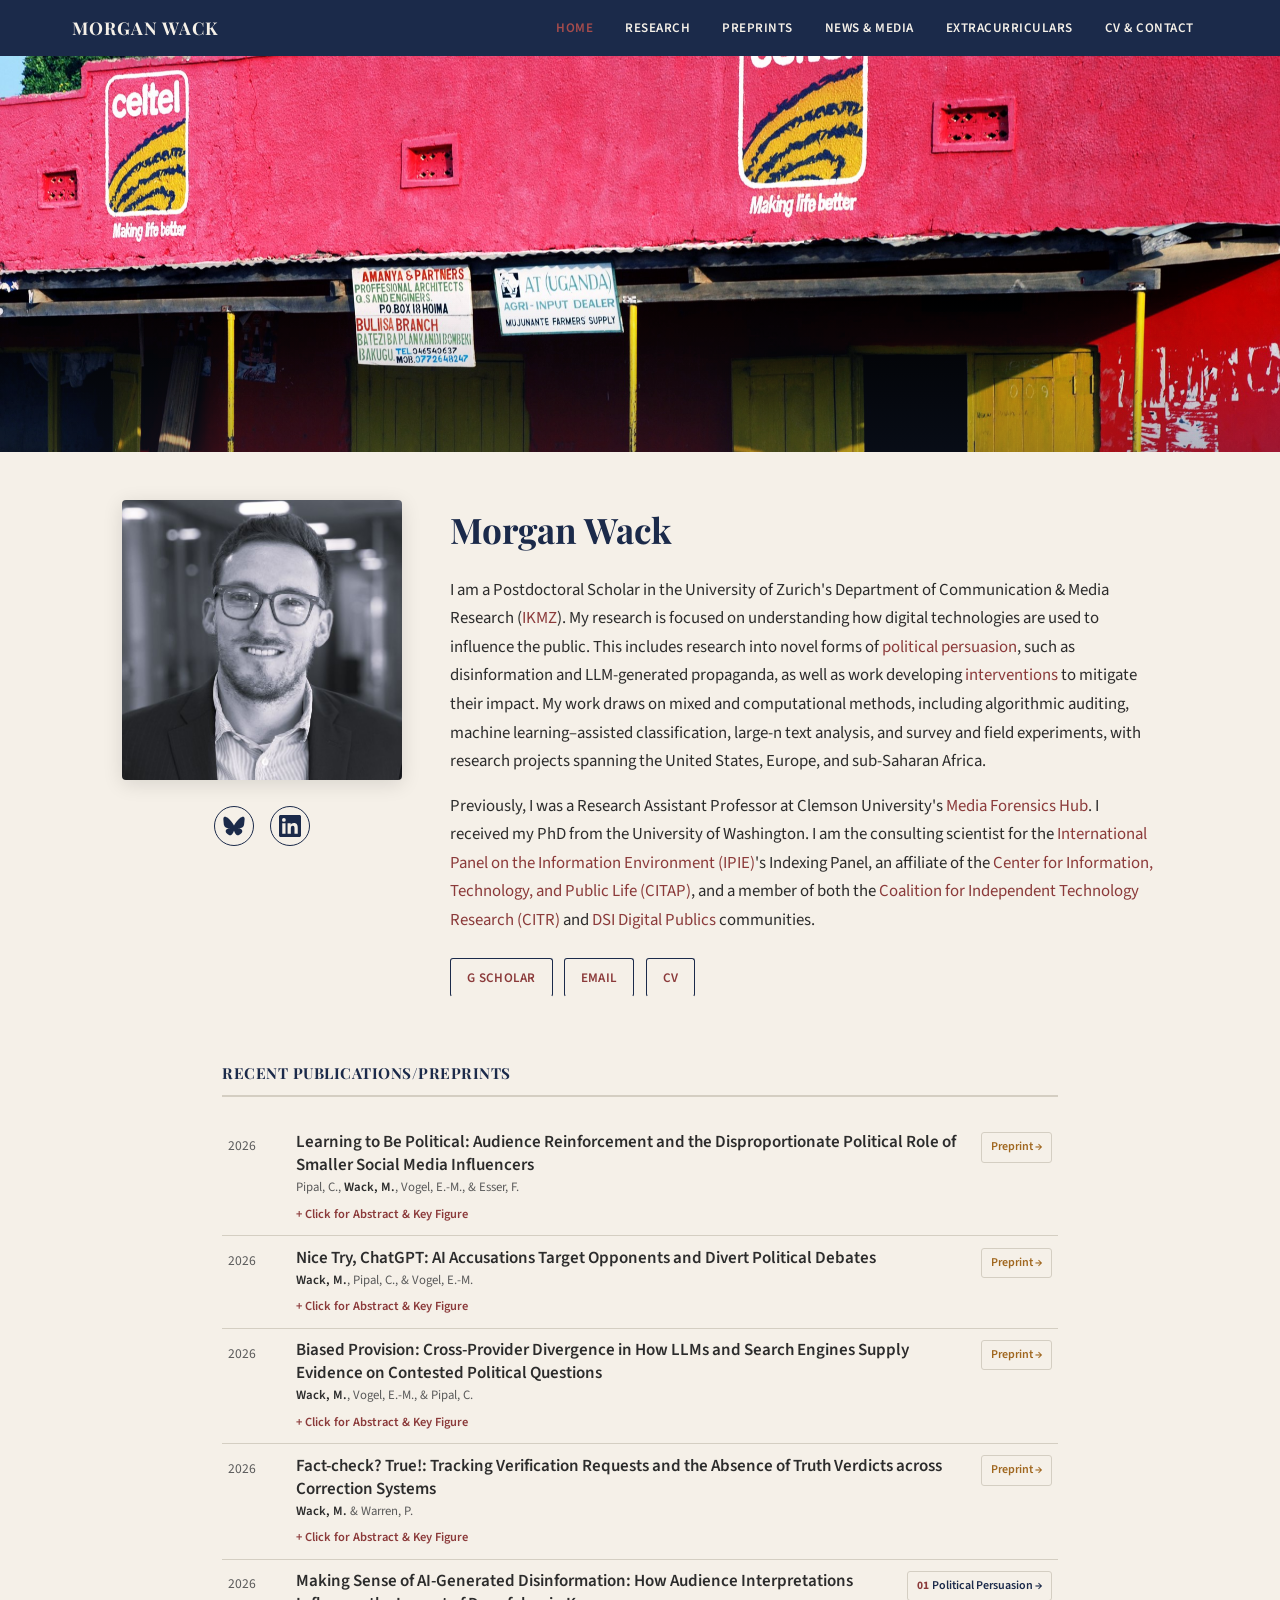
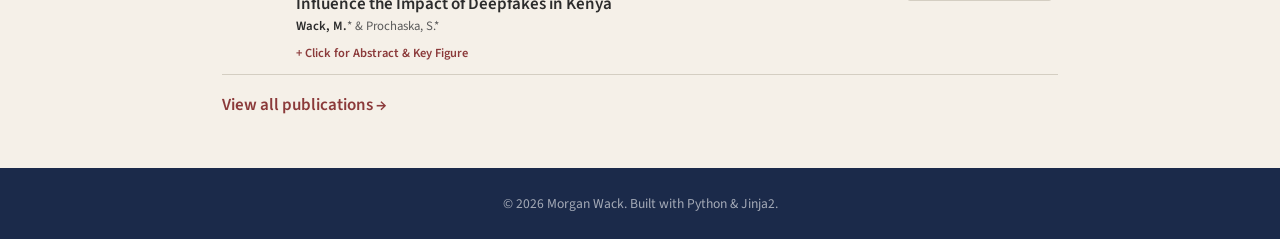
==== commit 8bdb2614: "Wrap homepage titles, new figures for Making Sense, Synthetic Diversity, Beyond Deception, IJoC link" ====
--- a/index.html
+++ b/index.html
@@ -7,7 +7,7 @@
     <link rel="preconnect" href="https://fonts.googleapis.com">
     <link rel="preconnect" href="https://fonts.gstatic.com" crossorigin>
     <link href="https://fonts.googleapis.com/css2?family=Playfair+Display:wght@400;700&family=Source+Sans+3:ital,wght@0,300;0,400;0,600;1,400&display=swap" rel="stylesheet">
-    <link rel="stylesheet" href="static/css/style.css?v=research-recent">
+    <link rel="stylesheet" href="static/css/style.css?v=research-v8">
 </head>
 <body>
     <!-- Navigation -->
@@ -76,52 +76,124 @@
     <div class="container">
         <h2>Recent Publications/Preprints</h2>
         <hr>
-        
-        <div class="pub-entry">
-            <strong>Wack, M.</strong> and Pipal, C. and Vogel, E.-M.
-            (2026).
-            <a href="https://osf.io/preprints/socarxiv/36mys_v1">Nice Try, ChatGPT: AI Accusations Target Opponents and Divert Political Debates</a>.
-            
-            <span class="pub-note">Under Review</span>
-            <a href="https://osf.io/preprints/socarxiv/36mys_v1" class="pub-read-btn" target="_blank">Read &rarr;</a>
-        </div>
-        
-        <div class="pub-entry">
-            <strong>Wack, M.</strong> and Vogel, E.-M. and Pipal, C.
-            (2026).
-            <a href="https://osf.io/preprints/socarxiv/5g2tw_v1">Biased Provision: Cross-Provider Divergence in How LLMs and Search Engines Supply Evidence on Contested Political Questions</a>.
-            
-            <span class="pub-note">Under Review</span>
-            <a href="https://osf.io/preprints/socarxiv/5g2tw_v1" class="pub-read-btn" target="_blank">Read &rarr;</a>
-        </div>
-        
-        <div class="pub-entry">
-            <strong>Wack, M.</strong> and Warren, P.
-            (2026).
-            <a href="https://arxiv.org/abs/2610.17068">Fact-check? True!: Tracking Verification Requests and the Absence of Truth Verdicts across Correction Systems</a>.
-            
-            <span class="pub-note">Under Review</span>
-            <a href="https://arxiv.org/abs/2610.17068" class="pub-read-btn" target="_blank">Read &rarr;</a>
-        </div>
-        
-        <div class="pub-entry">
-            <strong>Wack, M.</strong> and Prochaska, S.
-            (2026).
-            <a href="https://doi.org/10.1177/20563051261462092">Making Sense of AI-Generated Disinformation: How Audience Interpretations Influence the Impact of Deepfakes in Kenya</a>.
-            <span class="pub-journal">Social Media + Society</span>, 12(3).
-            
-            <a href="https://doi.org/10.1177/20563051261462092" class="pub-read-btn" target="_blank">Read &rarr;</a>
-        </div>
-        
-        <div class="pub-entry">
-            Pipal, C. and <strong>Wack, M.</strong> and Profos, A.A. and Vogel, E.-M. and Wittstock, N. and Mpadanes, M.
-            (2026).
-            <a href="https://doi.org/10.5117/CCR2026.2.13.PIPA">When Does Self-Correction Work for LLMs in Content Analysis? The Role of External Structure and Task Complexity</a>.
-            <span class="pub-journal">Computational Communication Research</span>, 8(2), 1–35.
-            
-            <a href="https://doi.org/10.5117/CCR2026.2.13.PIPA" class="pub-read-btn" target="_blank">Read &rarr;</a>
-        </div>
-        
+        <div class="recent-list home-recent">
+            
+            <div class="recent-row recent-row-2">
+                <span class="rr-year">2026</span>
+                <span class="rr-main">
+                    <a class="rr-title" href="https://osf.io/preprints/socarxiv/rykgf_v1" target="_blank" title="Learning to Be Political: Audience Reinforcement and the Disproportionate Political Role of Smaller Social Media Influencers">Learning to Be Political: Audience Reinforcement and the Disproportionate Political Role of Smaller Social Media Influencers</a>
+                    <span class="rr-authors">Pipal, C., <strong>Wack, M.</strong>, Vogel, E.-M., & Esser, F.</span>
+                    
+                    <details class="pr-abstract rr-details">
+                        <summary>Click for Abstract &amp; Key Figure</summary>
+                        <p>Some social media influencers (SMIs) occasionally discuss political actors and events, while others regularly engage with political topics. We ask here whether audience response helps explain this difference. We argue that engagement with political posts provides feedback that can reinforce further political posting and, over time, a move toward formal-political content. We test this argument using 761,102 Instagram posts from 1,683 Austrian and German SMIs collected over 60 months (2021–2025), combining a validated two-stage text classification pipeline with within-creator fixed-effects regressions and Cox proportional-hazards models. Political posts receive 18% more likes and 28% more comments than non-political posts by the same creator, although this boost is not larger for smaller creators. A better-performing first political post is followed sooner by another political post. Stronger engagement with lifestyle-political posts also predicts an earlier move into formal-political content, with implications for democracy given the increasing prominence of SMIs as agenda-setters in digital ecosystems. Smaller creators post political content at higher rates. Audience response therefore helps explain why political communication by SMIs persists and how it can move toward formal politics.</p>
+                        
+                        <figure class="pr-figure">
+                            <img src="static/images/preprints/pipal_wack_vogel_esser_learning_preprint.jpg" alt="Key figure: Learning to Be Political: Audience Reinforcement and the Disproportionate Political Role of Smaller Social Media Influencers" loading="lazy">
+                            <figcaption>Figure 3: H3: within-creator engagement boost on political vs. non-political posts and the de- scriptive per-size slopes (N = 1,683 creators).</figcaption>
+                        </figure>
+                        
+                    </details>
+                    
+                </span>
+                
+                <a class="rr-area rr-area-preprint" href="preprints.html#pp-pipal_wack_vogel_esser_learning_preprint">Preprint &rarr;</a>
+                
+            </div>
+            
+            <div class="recent-row recent-row-2">
+                <span class="rr-year">2026</span>
+                <span class="rr-main">
+                    <a class="rr-title" href="https://osf.io/preprints/socarxiv/36mys_v1" target="_blank" title="Nice Try, ChatGPT: AI Accusations Target Opponents and Divert Political Debates">Nice Try, ChatGPT: AI Accusations Target Opponents and Divert Political Debates</a>
+                    <span class="rr-authors"><strong>Wack, M.</strong>, Pipal, C., & Vogel, E.-M.</span>
+                    
+                    <details class="pr-abstract rr-details">
+                        <summary>Click for Abstract &amp; Key Figure</summary>
+                        <p>It is becoming increasingly common to encounter AI-generated text online. Yet at the same time it is often difficult to distinguish authentic text from generative outputs, particularly within shorter posts. Given this conflict, we expect accusations that a text was AI-generated to become a common strategy for deflecting unwelcome arguments. To study the occurrence of these accusations and their impact on online discourse, we draw on posts collected across two years and twelve political Reddit communities to track who is accused, whether accused comments are flagged by detection tools as AI more often, and whether these accusations disproportionately disrupt debates. Consistent with research on motivated reasoning, accusers from across the political spectrum targeted comments which opposed their views at higher rates, 72% of the time against 50% for comparable same-thread comments. AI accusations also disproportionately undermined open debate. Compared to other types of hostile dismissals, we find that substantive engagement falls to 29% (from 67%), with threads often turning to the litigation of a posts' authenticity rather than engaging with its substance. These findings illustrate the growing tendency to indict political opponents as inauthentic, which we call the motivated attribution of inauthenticity, while illustrating how the existence of generative AI can harm political conversations through suspicion alone.</p>
+                        
+                        <figure class="pr-figure">
+                            <img src="static/images/preprints/wack_pipal_vogel_nicetry_preprint.jpg" alt="Key figure: Nice Try, ChatGPT: AI Accusations Target Opponents and Divert Political Debates" loading="lazy">
+                            <figcaption>Figure 2: Share of accused comments and same-thread controls that were of the out-group (against the accuser’s left-right lean), or counter-attitudinal (opposing the accuser’s stated position in the debate). Lines denote 95% confidence intervals.</figcaption>
+                        </figure>
+                        
+                    </details>
+                    
+                </span>
+                
+                <a class="rr-area rr-area-preprint" href="preprints.html#pp-wack_pipal_vogel_nicetry_preprint">Preprint &rarr;</a>
+                
+            </div>
+            
+            <div class="recent-row recent-row-2">
+                <span class="rr-year">2026</span>
+                <span class="rr-main">
+                    <a class="rr-title" href="https://osf.io/preprints/socarxiv/5g2tw_v1" target="_blank" title="Biased Provision: Cross-Provider Divergence in How LLMs and Search Engines Supply Evidence on Contested Political Questions">Biased Provision: Cross-Provider Divergence in How LLMs and Search Engines Supply Evidence on Contested Political Questions</a>
+                    <span class="rr-authors"><strong>Wack, M.</strong>, Vogel, E.-M., & Pipal, C.</span>
+                    
+                    <details class="pr-abstract rr-details">
+                        <summary>Click for Abstract &amp; Key Figure</summary>
+                        <p>Does the evidence generated to answer political questions depend on which large language model (LLM) users query? We introduce the concept of “biased provision” to describe this dependence, which can arise where individual providers differ in how compliant their models are to user requests. Drawing on an audit of four LLMs, four search engines, and two hybrids across 8,249 responses to 30 claims, we find similar average rates of disconfirming evidence, evidence against the claim asked about, across system types but larger differences among LLMs. As further evidence of their unique behavior, all four LLMs answered neutral questions with similar evidence but diverged once users asked for support, whereas search engines narrowed together only after queries included the user's argument. Search engines supplied the least disconfirming evidence under argued requests, providing a baseline for claims of chatbot sycophancy. As political questions migrate from search engines to chatbots, the evidence users receive will no longer depend on the tools people use but on which chatbot's answers users prefer.</p>
+                        
+                        <figure class="pr-figure">
+                            <img src="static/images/preprints/wack_vogel_pipal_biased_provision_preprint.jpg" alt="Key figure: Biased Provision: Cross-Provider Divergence in How LLMs and Search Engines Supply Evidence on Contested Political Questions" loading="lazy">
+                            <figcaption>Figure 2: Disconfirmation rate by query framing and system. Thick lines show system-type means with 95% confidence bands.</figcaption>
+                        </figure>
+                        
+                    </details>
+                    
+                </span>
+                
+                <a class="rr-area rr-area-preprint" href="preprints.html#pp-wack_vogel_pipal_biased_provision_preprint">Preprint &rarr;</a>
+                
+            </div>
+            
+            <div class="recent-row recent-row-2">
+                <span class="rr-year">2026</span>
+                <span class="rr-main">
+                    <a class="rr-title" href="https://arxiv.org/abs/2610.17068" target="_blank" title="Fact-check? True!: Tracking Verification Requests and the Absence of Truth Verdicts across Correction Systems">Fact-check? True!: Tracking Verification Requests and the Absence of Truth Verdicts across Correction Systems</a>
+                    <span class="rr-authors"><strong>Wack, M.</strong> & Warren, P.</span>
+                    
+                    <details class="pr-abstract rr-details">
+                        <summary>Click for Abstract &amp; Key Figure</summary>
+                        <p>Misperceptions can run in two directions. Individuals can either believe false information or reject true information, with experimental work finding that debunking efforts are effective at correcting both forms of misperception. Yet despite the efficacy of true corrections, current debunking systems focus almost entirely on the correction of falsehoods, with professional fact-checkers publishing few true verdicts and crowdsourced systems like X's Community Notes program unable, by rule, to display notes verifying true claims. As a result, we do not have a clear understanding of the extent to which overall misperceptions are driven by doubting true information. To answer this question we first draw on a novel dataset of 47,899 queries to X's AI assistant which track users asking for verification on post content. Surprisingly, among questioned posts that received a true or false verdict, Grok judged nearly identical shares as either accurate or inaccurate. Of the questioned posts, more than 83% were not flagged by Community Notes and only 3.3% carried a displayed note. Among questioned posts judged accurate by Grok, nearly 90% received no note at all while fewer than 2% displayed a note flagging them as misleading. This discrepancy does not seem to have stemmed from a lack of effort, with contributors writing 2,981 notes verifying questioned posts despite there being no way for Community Notes to display them publicly. Alongside further exploration of these findings we discuss both the system- and code-level changes that would be required to effectively address this asymmetric correction paradigm.</p>
+                        
+                        <figure class="pr-figure">
+                            <img src="static/images/preprints/wack_warren_factcheck_true_preprint.jpg" alt="Key figure: Fact-check? True!: Tracking Verification Requests and the Absence of Truth Verdicts across Correction Systems" loading="lazy">
+                            <figcaption>Figure 2: Grok’s true and false verdicts on the 19,042 queried posts on which it returned one.</figcaption>
+                        </figure>
+                        
+                    </details>
+                    
+                </span>
+                
+                <a class="rr-area rr-area-preprint" href="preprints.html#pp-wack_warren_factcheck_true_preprint">Preprint &rarr;</a>
+                
+            </div>
+            
+            <div class="recent-row recent-row-2">
+                <span class="rr-year">2026</span>
+                <span class="rr-main">
+                    <a class="rr-title" href="https://doi.org/10.1177/20563051261462092" target="_blank" title="Making Sense of AI-Generated Disinformation: How Audience Interpretations Influence the Impact of Deepfakes in Kenya">Making Sense of AI-Generated Disinformation: How Audience Interpretations Influence the Impact of Deepfakes in Kenya</a>
+                    <span class="rr-authors"><strong>Wack, M.</strong>* & Prochaska, S.*</span>
+                    
+                    <details class="pr-abstract rr-details">
+                        <summary>Click for Abstract &amp; Key Figure</summary>
+                        <p>Does social commentary influence the effects of political deepfakes? To answer this question, we rely on a survey experiment based in Kenya ( N = 7,000). The experiment saw respondents view a generated clip of presidential candidates discussing their role in a fabricated corruption scheme coupled with embedded comments expressing varied levels of skepticism. In line with prior work, we first show that social commentary shapes how audiences interpret media. Next, we go beyond this initial finding to examine how commentary in social environments can shape the perceived authenticity of entire videos by integrating a novel survey instrument aimed at improving the ecological validity of our experimental design. Using this instrument, we find that comments which failed to remark on the synthetic origins of the video reduced support for the politician, while skeptical comments partially restored it. Partisanship also mattered, as respondents more readily dismissed deepfakes targeting candidates they supported compared to opposing candidates. Our findings highlight how the social context in which users view AI-generated disinformation can reshape audience perceptions, particularly in contexts that lack sufficient resources to maintain effective moderation systems. We conclude that audience-driven “collective sensemaking” can critically alter the influence of deepfakes, introducing both challenges and opportunities for the development of countermeasures for mitigating the influence of audio-visual disinformation. Our discussion emphasizes the need for research on deepfakes and related forms of multi-modal AI-generated content to take socio-political contexts into account when considering the direction of influence and potential for harm.</p>
+                        
+                        <figure class="pr-figure">
+                            <img src="static/images/figures/wack2026making.jpg" alt="Key figure: Making Sense of AI-Generated Disinformation: How Audience Interpretations Influence the Impact of Deepfakes in Kenya" loading="lazy">
+                            <figcaption>Figure 3. Estimated support for the candidate depicted in the deepfake.</figcaption>
+                        </figure>
+                        
+                    </details>
+                    
+                </span>
+                
+                <a class="rr-area" href="research.html#area-1"><span class="area-num">01</span> Political Persuasion &rarr;</a>
+                
+            </div>
+            
+        </div>
         <p style="margin-top: 1rem;"><a href="research.html" style="color: var(--color-link); text-decoration: none; font-weight: 600;">View all publications &rarr;</a></p>
     </div>
 </section>
--- a/static/css/style.css
+++ b/static/css/style.css
@@ -329,10 +329,6 @@
     box-shadow: 0 4px 14px rgba(0,0,0,0.2), 0 1px 3px rgba(0,0,0,0.12);
 }
 
-.research-category-image img[alt="Digital Technologies & Public Opinion"] {
-    object-position: center bottom;
-}
-
 .research-category-pubs .category-title {
     margin-top: 2rem;
 }
@@ -464,6 +460,312 @@
     border-bottom: 2px solid var(--color-border);
 }
 
+/* --- Research page: area nav, numbered sections, compact rows --- */
+html { scroll-behavior: smooth; }
+
+.page-content .container.research-page {
+    max-width: 1320px;
+}
+
+.area-nav {
+    display: flex;
+    flex-wrap: nowrap;
+    gap: 0.6rem;
+    margin: 0.5rem 0 1rem;
+}
+
+.area-nav .area-chip {
+    flex: 1 1 auto;
+    justify-content: center;
+    white-space: nowrap;
+}
+
+@media (max-width: 1180px) {
+    .area-nav { flex-wrap: wrap; }
+}
+
+.area-chip {
+    display: inline-flex;
+    align-items: baseline;
+    gap: 0.45rem;
+    padding: 0.45rem 0.8rem;
+    border: 1.5px solid var(--color-border);
+    border-radius: 3px;
+    background: var(--color-bg-alt);
+    color: var(--color-heading);
+    text-decoration: none;
+    font-size: 0.9rem;
+    font-weight: 600;
+    transition: border-color 0.2s, background 0.2s;
+}
+
+.area-chip:hover {
+    border-color: var(--color-accent);
+    background: #fff;
+}
+
+.area-num, .rs-num {
+    font-variant-numeric: tabular-nums;
+    color: var(--color-accent);
+    font-weight: 700;
+    letter-spacing: 0.5px;
+}
+
+.area-count {
+    font-size: 0.78rem;
+    font-weight: 600;
+    color: var(--color-text-light);
+}
+
+.research-section {
+    margin-top: 3rem;
+    scroll-margin-top: calc(var(--nav-height) + 1.5rem);
+}
+
+.rs-head {
+    display: flex;
+    align-items: center;
+    gap: 0.75rem;
+    margin-bottom: 1.4rem;
+    font-family: var(--font-body);
+    font-size: 0.95rem;
+    font-weight: 700;
+    text-transform: uppercase;
+    letter-spacing: 1.2px;
+    color: var(--color-heading);
+}
+
+.rs-label { white-space: nowrap; }
+
+.rs-rule {
+    flex: 1;
+    border-bottom: 2px dotted var(--color-border);
+    transform: translateY(-0.15em);
+}
+
+.recent-list {
+    border-top: 1px solid var(--color-border);
+}
+
+.recent-row {
+    display: grid;
+    grid-template-columns: 3.2rem 1fr auto;
+    align-items: center;
+    gap: 1rem;
+    padding: 0.6rem 0.4rem;
+    border-bottom: 1px solid var(--color-border);
+    color: var(--color-text);
+    text-decoration: none;
+    transition: background 0.15s;
+}
+
+a.recent-row:hover { background: var(--color-bg-alt); }
+a.recent-row:hover .rr-title { color: var(--color-link); }
+
+.rr-year, .pr-year {
+    font-size: 0.85rem;
+    color: var(--color-text-light);
+    font-variant-numeric: tabular-nums;
+}
+
+.rr-title {
+    font-weight: 600;
+    white-space: nowrap;
+    overflow: hidden;
+    text-overflow: ellipsis;
+    min-width: 0;
+}
+
+.rr-badge {
+    font-size: 0.68rem;
+    font-weight: 700;
+    letter-spacing: 0.8px;
+    text-transform: uppercase;
+    padding: 0.15rem 0.45rem;
+    border: 1.5px solid currentColor;
+    border-radius: 2px;
+    white-space: nowrap;
+}
+
+.rr-preprint { color: #a0671f; }
+.rr-journal, .rr-proceedings { color: var(--color-heading); }
+.rr-report { color: var(--color-text-light); }
+
+.research-category-grid .research-category-image { margin-top: 0.3rem; }
+
+.pub-row {
+    display: grid;
+    grid-template-columns: 3.2rem 1fr;
+    gap: 1rem;
+    padding: 0.85rem 0;
+    border-bottom: 1px solid var(--color-border);
+}
+
+.research-category-pubs .pub-row:first-child,
+.research-plain-list .pub-row:first-child { padding-top: 0; }
+
+.research-category-pubs .pub-row:last-child,
+.research-plain-list .pub-row:last-child { border-bottom: none; }
+
+.pr-year { padding-top: 0.15rem; }
+
+.research-plain-list .pub-row { grid-template-columns: 6.2rem 1fr; }
+
+.pr-title {
+    display: block;
+    font-weight: 600;
+    line-height: 1.4;
+    color: var(--color-heading);
+    text-decoration: none;
+}
+
+a.pr-title:hover { color: var(--color-link); }
+
+.pr-authors {
+    margin-top: 0.2rem;
+    font-size: 0.9rem;
+    color: var(--color-text-light);
+}
+
+.pr-authors strong { color: var(--color-text); }
+
+.pr-venue {
+    margin-top: 0.1rem;
+    font-size: 0.9rem;
+    color: var(--color-text-light);
+}
+
+.pr-note { margin-left: 0.15rem; }
+
+.preprint-list .pub-row { grid-template-columns: 3.2rem 1fr; }
+
+.preprint-list .pr-venue {
+    display: flex;
+    align-items: center;
+    gap: 0.6rem;
+    margin-top: 0.4rem;
+}
+
+.pr-abstract { margin-top: 0.5rem; }
+
+.pr-abstract summary {
+    cursor: pointer;
+    font-size: 0.85rem;
+    font-weight: 600;
+    color: var(--color-link);
+    list-style: none;
+}
+
+.pr-abstract summary::-webkit-details-marker { display: none; }
+.pr-abstract summary::before { content: "+ "; }
+.pr-abstract[open] summary::before { content: "\2212  "; }
+
+.pr-abstract p {
+    margin-top: 0.5rem;
+    font-size: 0.93rem;
+    line-height: 1.6;
+    color: var(--color-text);
+    max-width: 100ch;
+}
+
+.home-section .recent-list { margin-top: 0.5rem; border-top: none; }
+
+.recent-row-2 {
+    grid-template-columns: 3.2rem minmax(0, 1fr) auto;
+    align-items: center;
+    padding: 0.65rem 0.4rem;
+}
+
+.recent-row-2:hover { background: var(--color-bg-alt); }
+
+.home-recent .recent-row-2 { align-items: start; }
+.home-recent .recent-row-2 .rr-year { padding-top: 0.15rem; }
+.home-recent .rr-area { margin-top: 0.05rem; }
+.rr-details { margin-top: 0.3rem; }
+.rr-details summary { font-size: 0.78rem; }
+.rr-details[open] p { white-space: normal; }
+
+.rr-main {
+    display: flex;
+    flex-direction: column;
+    min-width: 0;
+}
+
+.rr-main .rr-title {
+    color: var(--color-text);
+    text-decoration: none;
+}
+
+.rr-main a.rr-title:hover { color: var(--color-link); }
+
+.rr-authors {
+    font-size: 0.8rem;
+    color: var(--color-text-light);
+    white-space: nowrap;
+    overflow: hidden;
+    text-overflow: ellipsis;
+}
+
+.rr-authors strong { color: var(--color-text); font-weight: 600; }
+
+.rr-area {
+    font-size: 0.75rem;
+    font-weight: 600;
+    white-space: nowrap;
+    color: var(--color-heading);
+    text-decoration: none;
+    padding: 0.25rem 0.55rem;
+    border: 1.5px solid var(--color-border);
+    border-radius: 3px;
+    background: var(--color-bg);
+    transition: border-color 0.2s;
+}
+
+.rr-area:hover { border-color: var(--color-accent); }
+.rr-area .area-num { font-size: 0.72rem; }
+.rr-area-preprint { color: #a0671f; }
+
+.pr-figure {
+    margin: 1rem 0 0.3rem;
+    max-width: 760px;
+}
+
+.pr-figure img {
+    display: block;
+    width: auto;
+    max-width: 100%;
+    max-height: 520px;
+    height: auto;
+    background: #fff;
+    border: 1px solid var(--color-border);
+    border-radius: 3px;
+    padding: 0.5rem;
+}
+
+.pr-figure figcaption {
+    margin-top: 0.4rem;
+    font-size: 0.82rem;
+    color: var(--color-text-light);
+    line-height: 1.45;
+}
+
+.preprint-list .pub-row { scroll-margin-top: calc(var(--nav-height) + 1.5rem); }
+
+@media (max-width: 600px) {
+    .recent-row-2 { grid-template-columns: 1fr; }
+    .recent-row-2 .rr-year { display: none; }
+    .rr-area { justify-self: start; margin-top: 0.3rem; }
+}
+
+.research-more { margin-top: 2.5rem; }
+.research-more a { color: var(--color-link); text-decoration: none; font-weight: 600; }
+
+@media (max-width: 600px) {
+    .recent-row { grid-template-columns: 2.6rem 1fr; }
+    .rr-badge { display: none; }
+    .pub-row { grid-template-columns: 1fr; gap: 0.2rem; }
+}
+
 /* --- News Page --- */
 .news-list {
     list-style: none;
@@ -833,3 +1135,6 @@
         padding: 0 1.2rem;
     }
 }
+
+/* Homepage: show full titles, wrapping onto a second line when needed */
+.home-recent .rr-main .rr-title { white-space: normal; overflow: visible; text-overflow: clip; line-height: 1.35; }
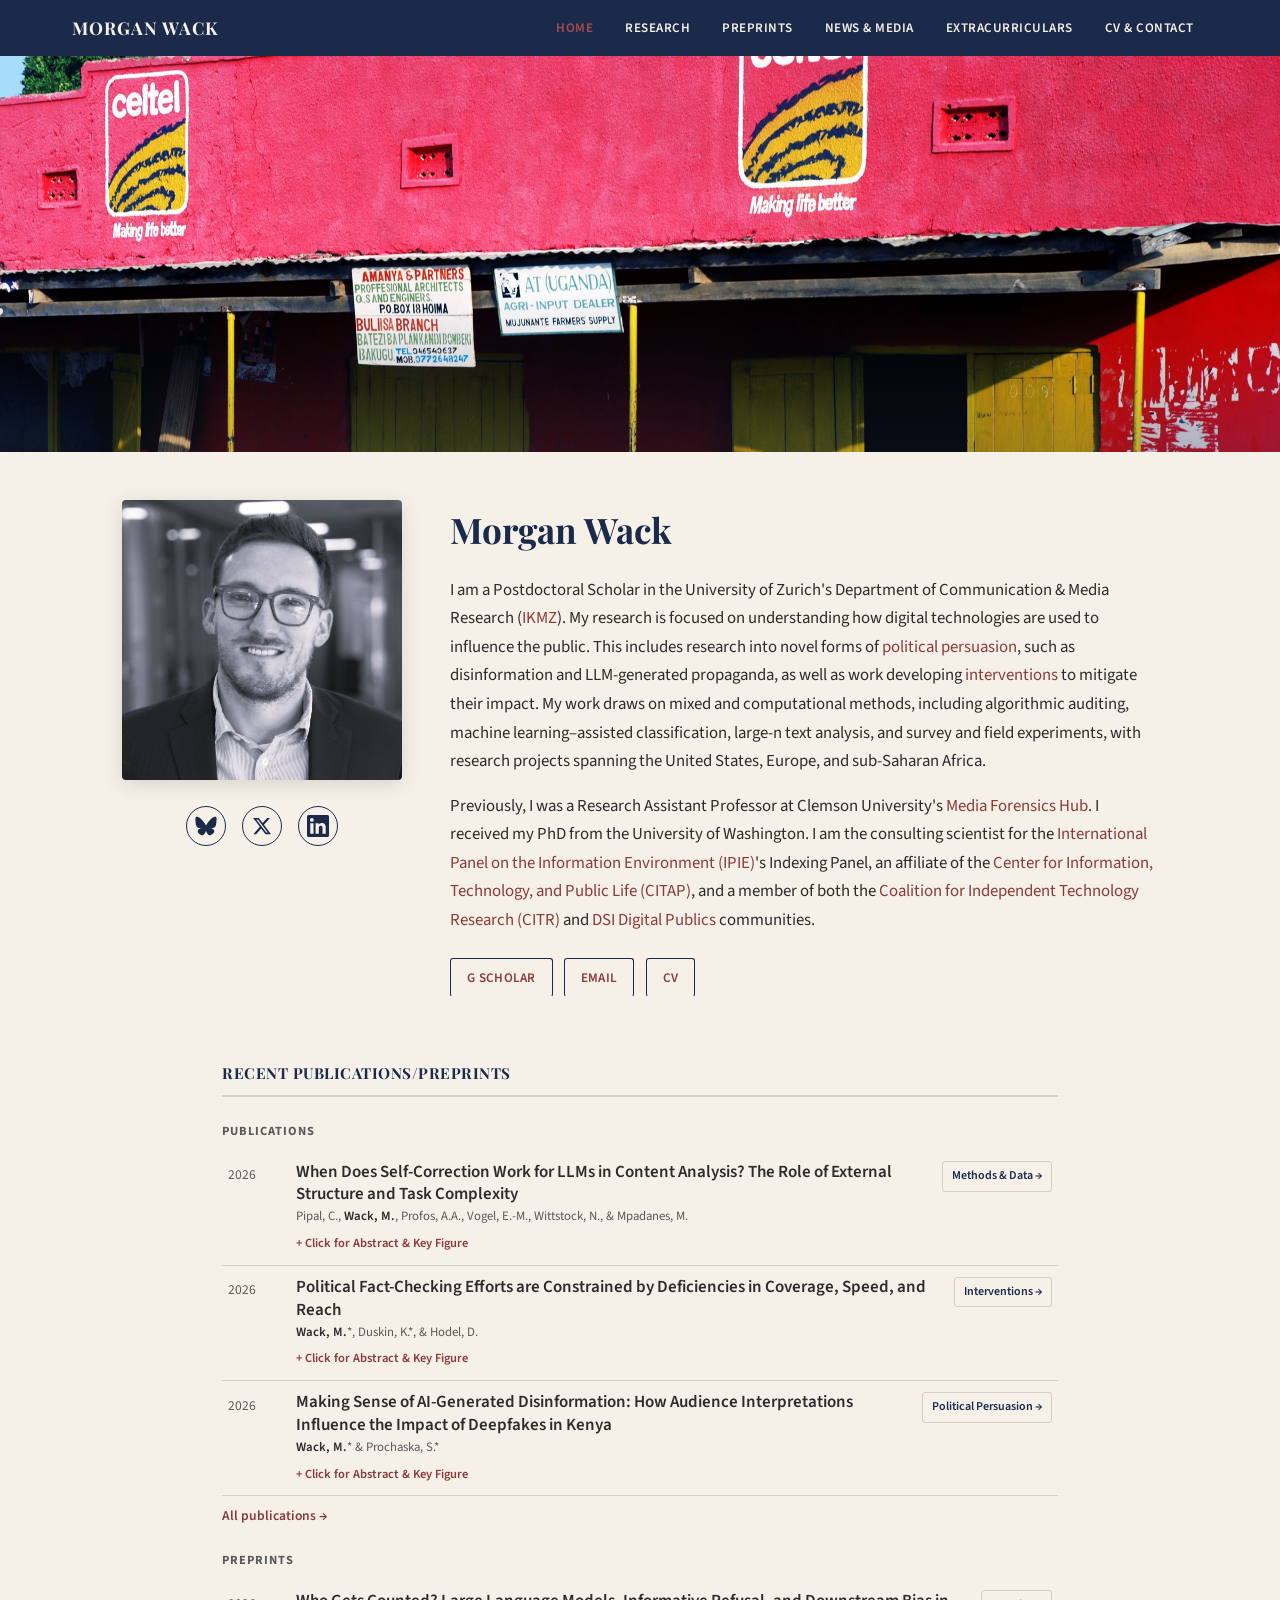
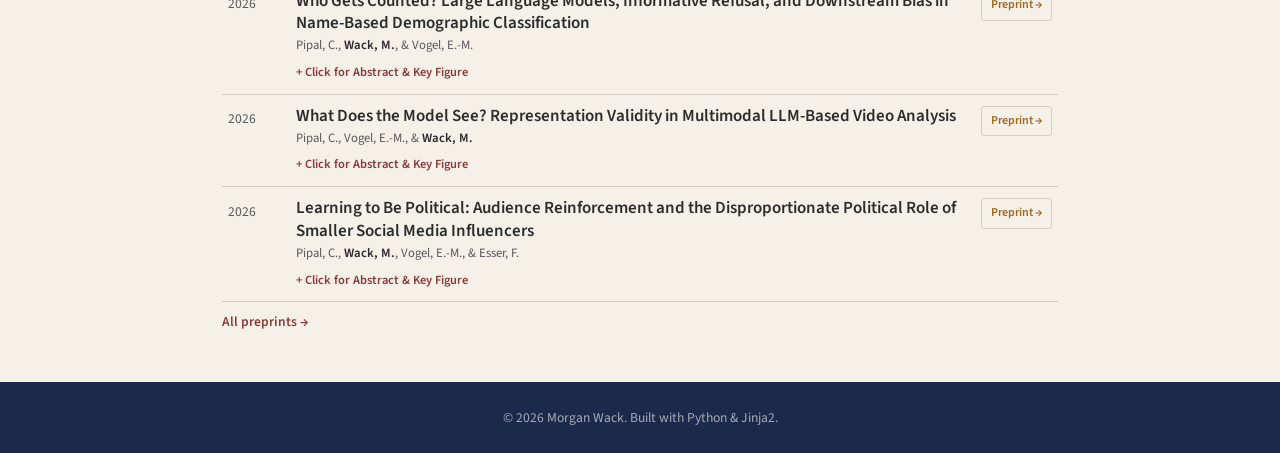
==== commit 618dd88e: "Show three publications and three preprints in recent lists Co-Authored-By: Claude Opus 5.5 <noreply" ====
--- a/index.html
+++ b/index.html
@@ -7,7 +7,7 @@
     <link rel="preconnect" href="https://fonts.googleapis.com">
     <link rel="preconnect" href="https://fonts.gstatic.com" crossorigin>
     <link href="https://fonts.googleapis.com/css2?family=Playfair+Display:wght@400;700&family=Source+Sans+3:ital,wght@0,300;0,400;0,600;1,400&display=swap" rel="stylesheet">
-    <link rel="stylesheet" href="static/css/style.css?v=research-v8">
+    <link rel="stylesheet" href="static/css/style.css?v=research-v11">
 </head>
 <body>
     <!-- Navigation -->
@@ -52,6 +52,9 @@
                     <a href="https://bsky.app/profile/morganwack.bsky.social" target="_blank" rel="noopener" aria-label="BlueSky" class="photo-social-link">
                         <svg viewBox="0 0 600 530" width="22" height="22" fill="currentColor"><path d="M135.72 44.03C202.216 93.951 273.74 195.17 300 249.49c26.262-54.316 97.782-155.54 164.28-205.46C512.26 8.009 590-19.862 590 68.825c0 17.712-10.155 148.79-16.111 170.07-20.703 73.984-96.144 92.854-163.25 81.433 117.3 19.964 147.14 86.092 82.697 152.22-122.39 125.59-175.91-31.511-189.63-71.766-2.514-7.38-3.69-10.832-3.708-7.896-.017-2.936-1.193.516-3.707 7.896-13.714 40.255-67.233 197.36-189.63 71.766-64.444-66.128-34.605-132.256 82.697-152.22-67.108 11.421-142.55-7.449-163.25-81.433C20.15 217.613 10 86.536 10 68.824c0-88.687 77.742-60.816 125.72-24.795z"/></svg>
                     </a>
+                    <a href="https://x.com/MorganWack" target="_blank" rel="noopener" aria-label="X (Twitter)" class="photo-social-link">
+                        <svg viewBox="0 0 24 24" width="20" height="20" fill="currentColor"><path d="M18.244 2.25h3.308l-7.227 8.26 8.502 11.24H16.17l-5.214-6.817L4.99 21.75H1.68l7.73-8.835L1.254 2.25H8.08l4.713 6.231zm-1.161 17.52h1.833L7.084 4.126H5.117z"/></svg>
+                    </a>
                     <a href="https://www.linkedin.com/in/morgan-wack/" target="_blank" rel="noopener" aria-label="LinkedIn" class="photo-social-link">
                         <svg viewBox="0 0 24 24" width="22" height="22" fill="currentColor"><path d="M20.447 20.452h-3.554v-5.569c0-1.328-.027-3.037-1.852-3.037-1.853 0-2.136 1.445-2.136 2.939v5.667H9.351V9h3.414v1.561h.046c.477-.9 1.637-1.85 3.37-1.85 3.601 0 4.267 2.37 4.267 5.455v6.286zM5.337 7.433a2.062 2.062 0 01-2.063-2.065 2.064 2.064 0 112.063 2.065zm1.782 13.019H3.555V9h3.564v11.452zM22.225 0H1.771C.792 0 0 .774 0 1.729v20.542C0 23.227.792 24 1.771 24h20.451C23.2 24 24 23.227 24 22.271V1.729C24 .774 23.2 0 22.222 0h.003z"/></svg>
                     </a>
@@ -71,16 +74,139 @@
     </div>
 </section>
 
-<!-- Recent Publications -->
+
+
+<!-- Recent Publications and Preprints -->
 <section class="home-section">
     <div class="container">
         <h2>Recent Publications/Preprints</h2>
         <hr>
+        <h3 class="home-sublabel">Publications</h3>
         <div class="recent-list home-recent">
             
             <div class="recent-row recent-row-2">
                 <span class="rr-year">2026</span>
                 <span class="rr-main">
+                    <a class="rr-title" href="https://doi.org/10.5117/CCR2026.2.13.PIPA" target="_blank" title="When Does Self-Correction Work for LLMs in Content Analysis? The Role of External Structure and Task Complexity">When Does Self-Correction Work for LLMs in Content Analysis? The Role of External Structure and Task Complexity</a>
+                    <span class="rr-authors">Pipal, C., <strong>Wack, M.</strong>, Profos, A.A., Vogel, E.-M., Wittstock, N., & Mpadanes, M.</span>
+                    
+                    <details class="pr-abstract rr-details">
+                        <summary>Click for Abstract &amp; Key Figure</summary>
+                        <p>While Large Language Models (LLMs) have transformed content analysis, their ability to self-correct to achieve higher agreement with human coders remains contested. Recent evidence suggests LLMs fail to self-correct on reasoning tasks, but it is unclear if this limitation applies to classification, where the goal is maximizing overlap with human ground truth. We investigate iterative self-refinement, a pipeline where a model generates an initial classification, critiques its own output, and generates a final refined prediction. We test this across 14 variables (spanning framing, emotions, styles, politics, and topics) using a smaller, cost-effective model (Gemini 2 Flash) by systematically isolating the effects of codebooks versus few-shot examples. Results demonstrate a clear trade-off: refinement significantly boosts human alignment for complex, low-baseline constructs but degrades performance on simple, high-baseline tasks. Notably, a smaller model using refinement matches the accuracy of state-of-the-art reasoning models (Gemini 3 Flash) on complex tasks at a lower cost. These findings establish boundary conditions for self-correction, showing that external structure and task complexity jointly determine when refinement improves data quality.</p>
+                        
+                        <figure class="pr-figure">
+                            <img src="static/images/figures/pipal2026selfcorrection.jpg" alt="Key figure: When Does Self-Correction Work for LLMs in Content Analysis? The Role of External Structure and Task Complexity" loading="lazy">
+                            <figcaption>Figure 1. F1-macro before (S0, gray) and after (S3, green) refinement for each condition and construct type.</figcaption>
+                        </figure>
+                        
+                    </details>
+                    
+                </span>
+                
+                <a class="rr-area" href="research.html#area-5">Methods & Data &rarr;</a>
+                
+            </div>
+
+            <div class="recent-row recent-row-2">
+                <span class="rr-year">2026</span>
+                <span class="rr-main">
+                    <a class="rr-title" href="https://www.tandfonline.com/doi/full/10.1080/10584609.2026.2704896" target="_blank" title="Political Fact-Checking Efforts are Constrained by Deficiencies in Coverage, Speed, and Reach">Political Fact-Checking Efforts are Constrained by Deficiencies in Coverage, Speed, and Reach</a>
+                    <span class="rr-authors"><strong>Wack, M.</strong>*, Duskin, K.*, & Hodel, D.</span>
+                    
+                    <details class="pr-abstract rr-details">
+                        <summary>Click for Abstract &amp; Key Figure</summary>
+                        <p>Fact-checking has been promoted as a key method for combating political misinformation. Comparing the spread of election-related misinformation narratives along with their relevant political fact-checks, this study provides the most comprehensive assessment to date of the real-world limitations faced by political fact-checking efforts. In conceptualizing these barriers to impact, this study extends recent work from laboratory and experimental settings to the wider online information ecosystem present during the 2022 U.S. midterm elections. We find that fact-checks as currently developed and distributed are severely inhibited by constraints on their i. coverage, ii. speed, and iii. reach, which we link to fundamental challenges to the production economies and information asymmetries that differentiate corrections from misinformation. Specifically, we provide evidence that fewer than half of all prominent election-related misinformation narratives were fact-checked. Within the subset of fact-checked claims, we find that the median fact-check was released a full four days after the initial appearance of a narrative. Using network analysis to estimate user partisanship and dynamics of information spread, we find additional evidence that fact-checks make up less than 1.2% of narrative conversations and that even when shared, fact-checks are nearly always shared within, rather than between, partisan communities. Finally, we provide empirical evidence which runs contrary to the assumption that fact-checking is politically biased. Through this assessment of the real-world influence of fact-checking efforts, our findings underscore how limitations in coverage, speed, and reach necessitate further examination of the use of fact-checks as the primary method for combating political misinformation.</p>
+                        
+                        <figure class="pr-figure">
+                            <img src="static/images/figures/wack2026political.jpg" alt="Key figure: Political Fact-Checking Efforts are Constrained by Deficiencies in Coverage, Speed, and Reach" loading="lazy">
+                            <figcaption>Figure 4. Network visualization of online discussion of false and misleading narratives and their corresponding fact-checks.</figcaption>
+                        </figure>
+                        
+                    </details>
+                    
+                </span>
+                
+                <a class="rr-area" href="research.html#area-3">Interventions &rarr;</a>
+                
+            </div>
+
+            <div class="recent-row recent-row-2">
+                <span class="rr-year">2026</span>
+                <span class="rr-main">
+                    <a class="rr-title" href="https://doi.org/10.1177/20563051261462092" target="_blank" title="Making Sense of AI-Generated Disinformation: How Audience Interpretations Influence the Impact of Deepfakes in Kenya">Making Sense of AI-Generated Disinformation: How Audience Interpretations Influence the Impact of Deepfakes in Kenya</a>
+                    <span class="rr-authors"><strong>Wack, M.</strong>* & Prochaska, S.*</span>
+                    
+                    <details class="pr-abstract rr-details">
+                        <summary>Click for Abstract &amp; Key Figure</summary>
+                        <p>Does social commentary influence the effects of political deepfakes? To answer this question, we rely on a survey experiment based in Kenya ( N = 7,000). The experiment saw respondents view a generated clip of presidential candidates discussing their role in a fabricated corruption scheme coupled with embedded comments expressing varied levels of skepticism. In line with prior work, we first show that social commentary shapes how audiences interpret media. Next, we go beyond this initial finding to examine how commentary in social environments can shape the perceived authenticity of entire videos by integrating a novel survey instrument aimed at improving the ecological validity of our experimental design. Using this instrument, we find that comments which failed to remark on the synthetic origins of the video reduced support for the politician, while skeptical comments partially restored it. Partisanship also mattered, as respondents more readily dismissed deepfakes targeting candidates they supported compared to opposing candidates. Our findings highlight how the social context in which users view AI-generated disinformation can reshape audience perceptions, particularly in contexts that lack sufficient resources to maintain effective moderation systems. We conclude that audience-driven “collective sensemaking” can critically alter the influence of deepfakes, introducing both challenges and opportunities for the development of countermeasures for mitigating the influence of audio-visual disinformation. Our discussion emphasizes the need for research on deepfakes and related forms of multi-modal AI-generated content to take socio-political contexts into account when considering the direction of influence and potential for harm.</p>
+                        
+                        <figure class="pr-figure">
+                            <img src="static/images/figures/wack2026making.jpg" alt="Key figure: Making Sense of AI-Generated Disinformation: How Audience Interpretations Influence the Impact of Deepfakes in Kenya" loading="lazy">
+                            <figcaption>Figure 3. Estimated support for the candidate depicted in the deepfake.</figcaption>
+                        </figure>
+                        
+                    </details>
+                    
+                </span>
+                
+                <a class="rr-area" href="research.html#area-1">Political Persuasion &rarr;</a>
+                
+            </div>
+
+        </div>
+        <p class="home-more"><a href="research.html">All publications &rarr;</a></p>
+        <h3 class="home-sublabel">Preprints</h3>
+        <div class="recent-list home-recent">
+            
+            <div class="recent-row recent-row-2">
+                <span class="rr-year">2026</span>
+                <span class="rr-main">
+                    <a class="rr-title" href="https://arxiv.org/abs/2611.06550" target="_blank" title="Who Gets Counted? Large Language Models, Informative Refusal, and Downstream Bias in Name-Based Demographic Classification">Who Gets Counted? Large Language Models, Informative Refusal, and Downstream Bias in Name-Based Demographic Classification</a>
+                    <span class="rr-authors">Pipal, C., <strong>Wack, M.</strong>, & Vogel, E.-M.</span>
+                    
+                    <details class="pr-abstract rr-details">
+                        <summary>Click for Abstract &amp; Key Figure</summary>
+                        <p>Researchers routinely infer gender, race, and ethnicity from names, yet the standard tools used for this task misclassify the groups that diversity research most needs to measure. Large language models (LLMs) have been proposed as a remedy because they label diverse names accurately. We ask whether that accuracy carries over to the estimates researchers report. Across 10,000 Chinese names, 19,998 North Carolina voters with self-reported race, and 300 political science authors with human reference codes, we compare three LLMs with seven traditional tools and link the voter sample to party registration and age. Selective labeling explains part of the LLMs' accuracy advantage. Claude Haiku labels half of the voters, and a traditional tool limited to its most confident half is more accurate. Hard labels from every tool understate the White–Black gap in Democratic registration by 36% to 65%, while BIRDiE estimation on BISG posteriors comes within 0.03 of it. Haiku's missing labels select on age, inflating the age gap by six years. Combined with BISG, LLM answers sharpen individual labels without a demonstrated gain in BIRDiE accuracy. Classifiers should be judged by the estimates they produce, including the consequences of missing labels.</p>
+                        
+                        <figure class="pr-figure">
+                            <img src="static/images/preprints/pipal_wack_vogel_whogetscounted_preprint.jpg" alt="Key figure: Who Gets Counted? Large Language Models, Informative Refusal, and Downstream Bias in Name-Based Demographic Classification" loading="lazy">
+                            <figcaption>Figure 3. Bias of each estimator for the White–Black gap in Democratic registration and the Black share of the sample.</figcaption>
+                        </figure>
+                        
+                    </details>
+                    
+                </span>
+                
+                <a class="rr-area rr-area-preprint" href="preprints.html#pp-pipal_wack_vogel_whogetscounted_preprint">Preprint &rarr;</a>
+                
+            </div>
+
+            <div class="recent-row recent-row-2">
+                <span class="rr-year">2026</span>
+                <span class="rr-main">
+                    <a class="rr-title" href="https://arxiv.org/abs/2611.05181" target="_blank" title="What Does the Model See? Representation Validity in Multimodal LLM-Based Video Analysis">What Does the Model See? Representation Validity in Multimodal LLM-Based Video Analysis</a>
+                    <span class="rr-authors">Pipal, C., Vogel, E.-M., & <strong>Wack, M.</strong></span>
+                    
+                    <details class="pr-abstract rr-details">
+                        <summary>Click for Abstract &amp; Key Figure</summary>
+                        <p>Multimodal large language models (MLLMs) allow social scientists to analyze video at scale, but researchers must decide which parts of a video to provide as input. We use the term representation validity to examine how text, audio, video, and combined inputs affect measurement and subsequent analysis. We compare input representations across six open-weight MLLMs and three human-annotated video datasets. No representation consistently performs best. On seven news-related constructs, native-video performance varies little across models (macro-F1 = .70-.77), while extracted-text performance ranges from .52 to .80. Three models perform better with text and three with video. Combining inputs rarely improves performance. Higher classification accuracy also does not reliably produce estimates closer to those based on human codes. The highest-F1 representation best reproduces human-coded regression coefficients in 17 of 42 comparisons. Even when each model uses its highest-F1 deployable representation, 45% of sample-prevalence estimates differ from the human-coded benchmark by more than ten percentage points. Input representation therefore requires validation for both the construct being measured and the quantity estimated from the resulting labels.</p>
+                        
+                        <figure class="pr-figure">
+                            <img src="static/images/preprints/pipal_vogel_wack_representation_preprint.jpg" alt="Key figure: What Does the Model See? Representation Validity in Multimodal LLM-Based Video Analysis" loading="lazy">
+                            <figcaption>Figure 6. Inferential validity in the news data (n = 599).</figcaption>
+                        </figure>
+                        
+                    </details>
+                    
+                </span>
+                
+                <a class="rr-area rr-area-preprint" href="preprints.html#pp-pipal_vogel_wack_representation_preprint">Preprint &rarr;</a>
+                
+            </div>
+
+            <div class="recent-row recent-row-2">
+                <span class="rr-year">2026</span>
+                <span class="rr-main">
                     <a class="rr-title" href="https://osf.io/preprints/socarxiv/rykgf_v1" target="_blank" title="Learning to Be Political: Audience Reinforcement and the Disproportionate Political Role of Smaller Social Media Influencers">Learning to Be Political: Audience Reinforcement and the Disproportionate Political Role of Smaller Social Media Influencers</a>
                     <span class="rr-authors">Pipal, C., <strong>Wack, M.</strong>, Vogel, E.-M., & Esser, F.</span>
                     
@@ -100,101 +226,9 @@
                 <a class="rr-area rr-area-preprint" href="preprints.html#pp-pipal_wack_vogel_esser_learning_preprint">Preprint &rarr;</a>
                 
             </div>
-            
-            <div class="recent-row recent-row-2">
-                <span class="rr-year">2026</span>
-                <span class="rr-main">
-                    <a class="rr-title" href="https://osf.io/preprints/socarxiv/36mys_v1" target="_blank" title="Nice Try, ChatGPT: AI Accusations Target Opponents and Divert Political Debates">Nice Try, ChatGPT: AI Accusations Target Opponents and Divert Political Debates</a>
-                    <span class="rr-authors"><strong>Wack, M.</strong>, Pipal, C., & Vogel, E.-M.</span>
-                    
-                    <details class="pr-abstract rr-details">
-                        <summary>Click for Abstract &amp; Key Figure</summary>
-                        <p>It is becoming increasingly common to encounter AI-generated text online. Yet at the same time it is often difficult to distinguish authentic text from generative outputs, particularly within shorter posts. Given this conflict, we expect accusations that a text was AI-generated to become a common strategy for deflecting unwelcome arguments. To study the occurrence of these accusations and their impact on online discourse, we draw on posts collected across two years and twelve political Reddit communities to track who is accused, whether accused comments are flagged by detection tools as AI more often, and whether these accusations disproportionately disrupt debates. Consistent with research on motivated reasoning, accusers from across the political spectrum targeted comments which opposed their views at higher rates, 72% of the time against 50% for comparable same-thread comments. AI accusations also disproportionately undermined open debate. Compared to other types of hostile dismissals, we find that substantive engagement falls to 29% (from 67%), with threads often turning to the litigation of a posts' authenticity rather than engaging with its substance. These findings illustrate the growing tendency to indict political opponents as inauthentic, which we call the motivated attribution of inauthenticity, while illustrating how the existence of generative AI can harm political conversations through suspicion alone.</p>
-                        
-                        <figure class="pr-figure">
-                            <img src="static/images/preprints/wack_pipal_vogel_nicetry_preprint.jpg" alt="Key figure: Nice Try, ChatGPT: AI Accusations Target Opponents and Divert Political Debates" loading="lazy">
-                            <figcaption>Figure 2: Share of accused comments and same-thread controls that were of the out-group (against the accuser’s left-right lean), or counter-attitudinal (opposing the accuser’s stated position in the debate). Lines denote 95% confidence intervals.</figcaption>
-                        </figure>
-                        
-                    </details>
-                    
-                </span>
-                
-                <a class="rr-area rr-area-preprint" href="preprints.html#pp-wack_pipal_vogel_nicetry_preprint">Preprint &rarr;</a>
-                
-            </div>
-            
-            <div class="recent-row recent-row-2">
-                <span class="rr-year">2026</span>
-                <span class="rr-main">
-                    <a class="rr-title" href="https://osf.io/preprints/socarxiv/5g2tw_v1" target="_blank" title="Biased Provision: Cross-Provider Divergence in How LLMs and Search Engines Supply Evidence on Contested Political Questions">Biased Provision: Cross-Provider Divergence in How LLMs and Search Engines Supply Evidence on Contested Political Questions</a>
-                    <span class="rr-authors"><strong>Wack, M.</strong>, Vogel, E.-M., & Pipal, C.</span>
-                    
-                    <details class="pr-abstract rr-details">
-                        <summary>Click for Abstract &amp; Key Figure</summary>
-                        <p>Does the evidence generated to answer political questions depend on which large language model (LLM) users query? We introduce the concept of “biased provision” to describe this dependence, which can arise where individual providers differ in how compliant their models are to user requests. Drawing on an audit of four LLMs, four search engines, and two hybrids across 8,249 responses to 30 claims, we find similar average rates of disconfirming evidence, evidence against the claim asked about, across system types but larger differences among LLMs. As further evidence of their unique behavior, all four LLMs answered neutral questions with similar evidence but diverged once users asked for support, whereas search engines narrowed together only after queries included the user's argument. Search engines supplied the least disconfirming evidence under argued requests, providing a baseline for claims of chatbot sycophancy. As political questions migrate from search engines to chatbots, the evidence users receive will no longer depend on the tools people use but on which chatbot's answers users prefer.</p>
-                        
-                        <figure class="pr-figure">
-                            <img src="static/images/preprints/wack_vogel_pipal_biased_provision_preprint.jpg" alt="Key figure: Biased Provision: Cross-Provider Divergence in How LLMs and Search Engines Supply Evidence on Contested Political Questions" loading="lazy">
-                            <figcaption>Figure 2: Disconfirmation rate by query framing and system. Thick lines show system-type means with 95% confidence bands.</figcaption>
-                        </figure>
-                        
-                    </details>
-                    
-                </span>
-                
-                <a class="rr-area rr-area-preprint" href="preprints.html#pp-wack_vogel_pipal_biased_provision_preprint">Preprint &rarr;</a>
-                
-            </div>
-            
-            <div class="recent-row recent-row-2">
-                <span class="rr-year">2026</span>
-                <span class="rr-main">
-                    <a class="rr-title" href="https://arxiv.org/abs/2610.17068" target="_blank" title="Fact-check? True!: Tracking Verification Requests and the Absence of Truth Verdicts across Correction Systems">Fact-check? True!: Tracking Verification Requests and the Absence of Truth Verdicts across Correction Systems</a>
-                    <span class="rr-authors"><strong>Wack, M.</strong> & Warren, P.</span>
-                    
-                    <details class="pr-abstract rr-details">
-                        <summary>Click for Abstract &amp; Key Figure</summary>
-                        <p>Misperceptions can run in two directions. Individuals can either believe false information or reject true information, with experimental work finding that debunking efforts are effective at correcting both forms of misperception. Yet despite the efficacy of true corrections, current debunking systems focus almost entirely on the correction of falsehoods, with professional fact-checkers publishing few true verdicts and crowdsourced systems like X's Community Notes program unable, by rule, to display notes verifying true claims. As a result, we do not have a clear understanding of the extent to which overall misperceptions are driven by doubting true information. To answer this question we first draw on a novel dataset of 47,899 queries to X's AI assistant which track users asking for verification on post content. Surprisingly, among questioned posts that received a true or false verdict, Grok judged nearly identical shares as either accurate or inaccurate. Of the questioned posts, more than 83% were not flagged by Community Notes and only 3.3% carried a displayed note. Among questioned posts judged accurate by Grok, nearly 90% received no note at all while fewer than 2% displayed a note flagging them as misleading. This discrepancy does not seem to have stemmed from a lack of effort, with contributors writing 2,981 notes verifying questioned posts despite there being no way for Community Notes to display them publicly. Alongside further exploration of these findings we discuss both the system- and code-level changes that would be required to effectively address this asymmetric correction paradigm.</p>
-                        
-                        <figure class="pr-figure">
-                            <img src="static/images/preprints/wack_warren_factcheck_true_preprint.jpg" alt="Key figure: Fact-check? True!: Tracking Verification Requests and the Absence of Truth Verdicts across Correction Systems" loading="lazy">
-                            <figcaption>Figure 2: Grok’s true and false verdicts on the 19,042 queried posts on which it returned one.</figcaption>
-                        </figure>
-                        
-                    </details>
-                    
-                </span>
-                
-                <a class="rr-area rr-area-preprint" href="preprints.html#pp-wack_warren_factcheck_true_preprint">Preprint &rarr;</a>
-                
-            </div>
-            
-            <div class="recent-row recent-row-2">
-                <span class="rr-year">2026</span>
-                <span class="rr-main">
-                    <a class="rr-title" href="https://doi.org/10.1177/20563051261462092" target="_blank" title="Making Sense of AI-Generated Disinformation: How Audience Interpretations Influence the Impact of Deepfakes in Kenya">Making Sense of AI-Generated Disinformation: How Audience Interpretations Influence the Impact of Deepfakes in Kenya</a>
-                    <span class="rr-authors"><strong>Wack, M.</strong>* & Prochaska, S.*</span>
-                    
-                    <details class="pr-abstract rr-details">
-                        <summary>Click for Abstract &amp; Key Figure</summary>
-                        <p>Does social commentary influence the effects of political deepfakes? To answer this question, we rely on a survey experiment based in Kenya ( N = 7,000). The experiment saw respondents view a generated clip of presidential candidates discussing their role in a fabricated corruption scheme coupled with embedded comments expressing varied levels of skepticism. In line with prior work, we first show that social commentary shapes how audiences interpret media. Next, we go beyond this initial finding to examine how commentary in social environments can shape the perceived authenticity of entire videos by integrating a novel survey instrument aimed at improving the ecological validity of our experimental design. Using this instrument, we find that comments which failed to remark on the synthetic origins of the video reduced support for the politician, while skeptical comments partially restored it. Partisanship also mattered, as respondents more readily dismissed deepfakes targeting candidates they supported compared to opposing candidates. Our findings highlight how the social context in which users view AI-generated disinformation can reshape audience perceptions, particularly in contexts that lack sufficient resources to maintain effective moderation systems. We conclude that audience-driven “collective sensemaking” can critically alter the influence of deepfakes, introducing both challenges and opportunities for the development of countermeasures for mitigating the influence of audio-visual disinformation. Our discussion emphasizes the need for research on deepfakes and related forms of multi-modal AI-generated content to take socio-political contexts into account when considering the direction of influence and potential for harm.</p>
-                        
-                        <figure class="pr-figure">
-                            <img src="static/images/figures/wack2026making.jpg" alt="Key figure: Making Sense of AI-Generated Disinformation: How Audience Interpretations Influence the Impact of Deepfakes in Kenya" loading="lazy">
-                            <figcaption>Figure 3. Estimated support for the candidate depicted in the deepfake.</figcaption>
-                        </figure>
-                        
-                    </details>
-                    
-                </span>
-                
-                <a class="rr-area" href="research.html#area-1"><span class="area-num">01</span> Political Persuasion &rarr;</a>
-                
-            </div>
-            
-        </div>
-        <p style="margin-top: 1rem;"><a href="research.html" style="color: var(--color-link); text-decoration: none; font-weight: 600;">View all publications &rarr;</a></p>
+
+        </div>
+        <p class="home-more"><a href="preprints.html">All preprints &rarr;</a></p>
     </div>
 </section>
 
--- a/static/css/style.css
+++ b/static/css/style.css
@@ -1138,3 +1138,115 @@
 
 /* Homepage: show full titles, wrapping onto a second line when needed */
 .home-recent .rr-main .rr-title { white-space: normal; overflow: visible; text-overflow: clip; line-height: 1.35; }
+
+/* Homepage: publications and preprints as separate sub-lists */
+.home-sublabel {
+    font-size: 0.78rem;
+    font-weight: 700;
+    letter-spacing: 0.08em;
+    text-transform: uppercase;
+    color: var(--color-text-light);
+    margin: 1.4rem 0 0.2rem;
+}
+.home-more { margin: 0.5rem 0 0; font-size: 0.85rem; }
+.home-more a { color: var(--color-link); text-decoration: none; font-weight: 600; }
+
+/* --- Homepage banner: "Spot the inauthentic accounts" game --- */
+.hero-spot {
+    height: auto;
+    max-height: none;
+    min-height: 0;
+    background: var(--color-nav);
+}
+.hero-spot .hero-image { opacity: 0.08; filter: grayscale(0.8); }
+.spot-game {
+    position: relative;
+    max-width: 1180px;
+    margin: 0 auto;
+    padding: 1.6rem 1.5rem 1.5rem;
+    display: grid;
+    grid-template-columns: 260px minmax(0, 1fr);
+    gap: 1.6rem;
+    color: #f5f0e8;
+    font-family: var(--font-body);
+}
+.spot-title {
+    font-family: var(--font-heading);
+    font-size: 1.45rem;
+    line-height: 1.2;
+    color: #f5f0e8;
+    margin-bottom: 0.7rem;
+}
+.spot-status { font-size: 0.9rem; line-height: 1.45; color: rgba(245, 240, 232, 0.88); min-height: 4.2em; }
+.spot-check {
+    margin: 0.8rem 0 1rem;
+    padding: 0.45rem 1.1rem;
+    font: 600 0.8rem var(--font-body);
+    letter-spacing: 0.06em;
+    text-transform: uppercase;
+    color: var(--color-nav);
+    background: #f5f0e8;
+    border: none;
+    border-radius: 3px;
+    cursor: pointer;
+}
+.spot-check:disabled { opacity: 0.45; cursor: default; }
+.spot-source { font-size: 0.75rem; line-height: 1.45; color: rgba(245, 240, 232, 0.6); }
+.spot-source a { color: #f5f0e8; text-decoration: none; border-bottom: 1px solid rgba(245, 240, 232, 0.4); white-space: nowrap; }
+.spot-grid { display: grid; grid-template-columns: repeat(3, minmax(0, 1fr)); gap: 0.7rem; }
+.spot-card {
+    display: flex;
+    flex-direction: column;
+    gap: 0.45rem;
+    text-align: left;
+    padding: 0.7rem 0.8rem;
+    background: rgba(245, 240, 232, 0.96);
+    color: var(--color-text);
+    border: 2px solid transparent;
+    border-radius: 6px;
+    font-family: var(--font-body);
+    cursor: pointer;
+    transition: border-color 0.15s, transform 0.15s;
+}
+.spot-card:hover { transform: translateY(-1px); }
+.spot-card.is-flagged { border-color: #e2685a; }
+.spot-card.is-fake { border-color: #e2685a; background: #fbe9e6; }
+.spot-card.is-real { border-color: #7fb98f; }
+.spot-card.is-real.is-flagged { border-color: #7fb98f; box-shadow: inset 0 0 0 2px #e2685a; }
+.sc-head { display: flex; align-items: center; gap: 0.5rem; }
+.sc-avatar {
+    flex: none;
+    width: 28px; height: 28px;
+    border-radius: 50%;
+    background: var(--color-nav);
+    color: #f5f0e8;
+    font-size: 0.7rem; font-weight: 700;
+    display: flex; align-items: center; justify-content: center;
+}
+.sc-id { display: flex; flex-direction: column; min-width: 0; line-height: 1.2; }
+.sc-name { font-weight: 700; font-size: 0.8rem; }
+.sc-handle { font-size: 0.72rem; color: var(--color-text-light); white-space: nowrap; overflow: hidden; text-overflow: ellipsis; }
+.sc-flag {
+    margin-left: auto;
+    font-size: 0.68rem; font-weight: 700;
+    letter-spacing: 0.05em; text-transform: uppercase;
+    color: #b0453a;
+    border: 1px solid currentColor;
+    border-radius: 3px;
+    padding: 0.1rem 0.4rem;
+}
+.is-flagged .sc-flag { background: #e2685a; color: #fff; border-color: #e2685a; }
+.sc-text { font-size: 0.82rem; line-height: 1.4; }
+.sc-tags { color: #2a6f97; }
+.sc-joined { font-size: 0.7rem; color: var(--color-text-light); margin-top: auto; }
+.sc-tell { font-size: 0.72rem; font-weight: 700; color: #b0453a; }
+.is-real .sc-tell { color: #3f7d52; }
+@media (max-width: 980px) {
+    .spot-game { grid-template-columns: 1fr; gap: 1rem; }
+    .spot-status { min-height: 0; }
+    .spot-grid { grid-template-columns: repeat(2, minmax(0, 1fr)); }
+}
+@media (max-width: 560px) {
+    .spot-game { padding: 1.2rem 1rem; }
+    .spot-grid { grid-template-columns: 1fr; }
+}
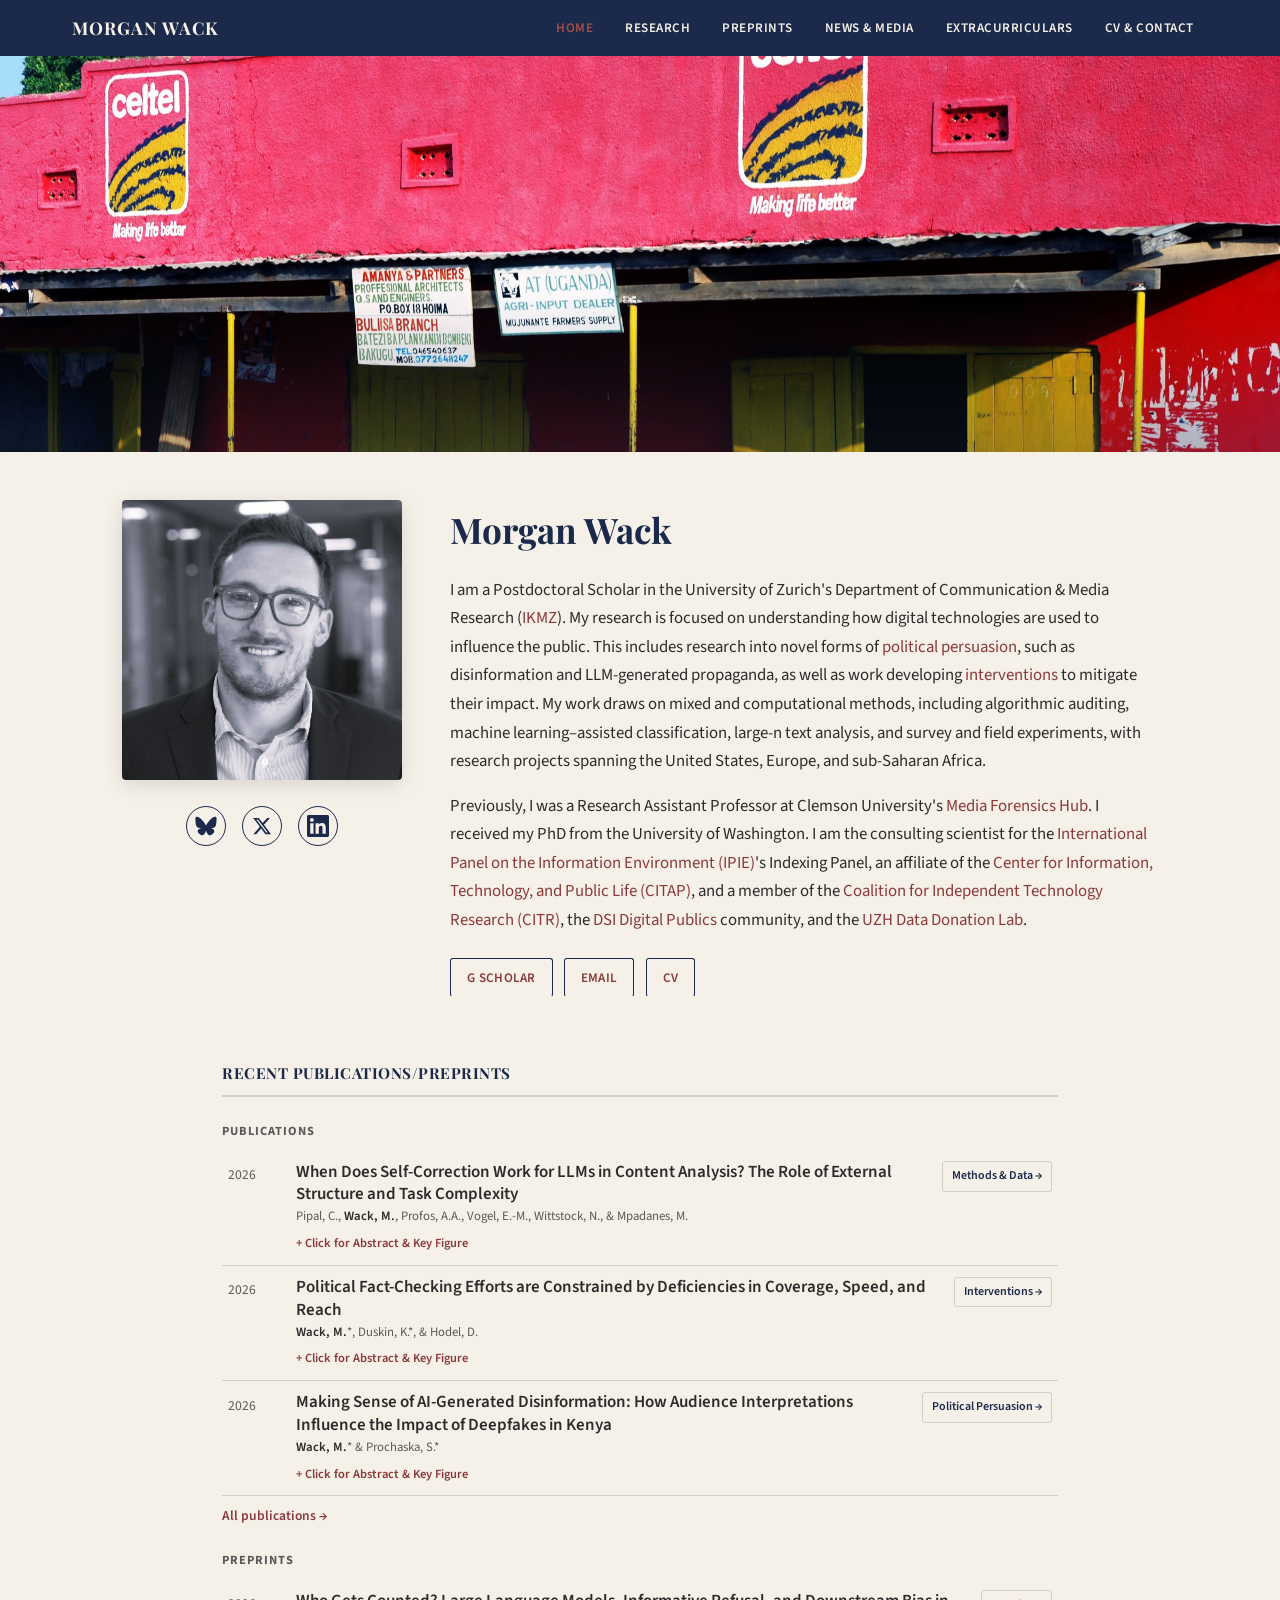
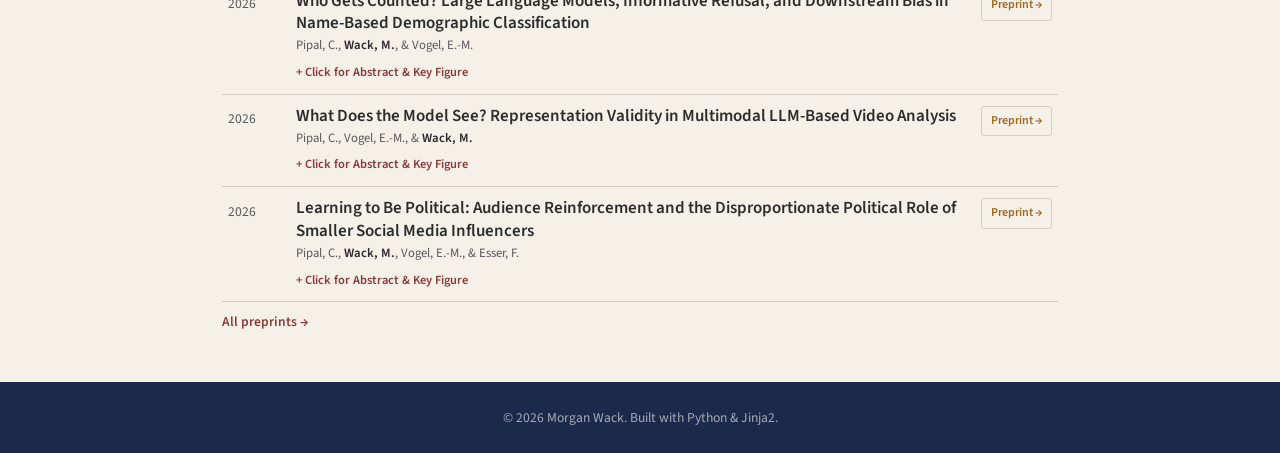
==== commit 5f02fa62: "Add UZH Data Donation Lab membership to bio Co-Authored-By: Claude Opus 5.5 <noreply@anthropic.com>" ====
--- a/index.html
+++ b/index.html
@@ -63,7 +63,7 @@
             <div class="intro-text">
                 <h1>Morgan Wack</h1>
                 <p>I am a Postdoctoral Scholar in the University of Zurich's Department of Communication &amp; Media Research (<a href="https://www.ikmz.uzh.ch/en.html">IKMZ</a>). My research is focused on understanding how digital technologies are used to influence the public. This includes research into novel forms of <a href="research.html">political persuasion</a>, such as disinformation and LLM-generated propaganda, as well as work developing <a href="research.html">interventions</a> to mitigate their impact. My work draws on mixed and computational methods, including algorithmic auditing, machine learning&ndash;assisted classification, large-n text analysis, and survey and field experiments, with research projects spanning the United States, Europe, and sub-Saharan Africa.</p>
-                <p>Previously, I was a Research Assistant Professor at Clemson University's <a href="https://www.clemson.edu/centers-institutes/watt/hub/">Media Forensics Hub</a>. I received my PhD from the University of Washington. I am the consulting scientist for the <a href="https://www.ipie.info/panels/scientific-panel-on-indexing-the-information-environment">International Panel on the Information Environment (IPIE)</a>'s Indexing Panel, an affiliate of the <a href="https://citap.unc.edu/">Center for Information, Technology, and Public Life (CITAP)</a>, and a member of both the <a href="https://independenttechresearch.org/">Coalition for Independent Technology Research (CITR)</a> and <a href="https://digitalpublics.dsi.uzh.ch/">DSI Digital Publics</a> communities.</p>
+                <p>Previously, I was a Research Assistant Professor at Clemson University's <a href="https://www.clemson.edu/centers-institutes/watt/hub/">Media Forensics Hub</a>. I received my PhD from the University of Washington. I am the consulting scientist for the <a href="https://www.ipie.info/panels/scientific-panel-on-indexing-the-information-environment">International Panel on the Information Environment (IPIE)</a>'s Indexing Panel, an affiliate of the <a href="https://citap.unc.edu/">Center for Information, Technology, and Public Life (CITAP)</a>, and a member of the <a href="https://independenttechresearch.org/">Coalition for Independent Technology Research (CITR)</a>, the <a href="https://digitalpublics.dsi.uzh.ch/">DSI Digital Publics</a> community, and the <a href="https://datadonation.uzh.ch/en/community/">UZH Data Donation Lab</a>.</p>
                 <div class="social-links">
                     <a href="https://scholar.google.com/citations?user=AScyny0AAAAJ&hl=en" class="social-btn" target="_blank">G SCHOLAR</a>
                     <a href="mailto:m.wack@ikmz.uzh.ch" class="social-btn">EMAIL</a>
